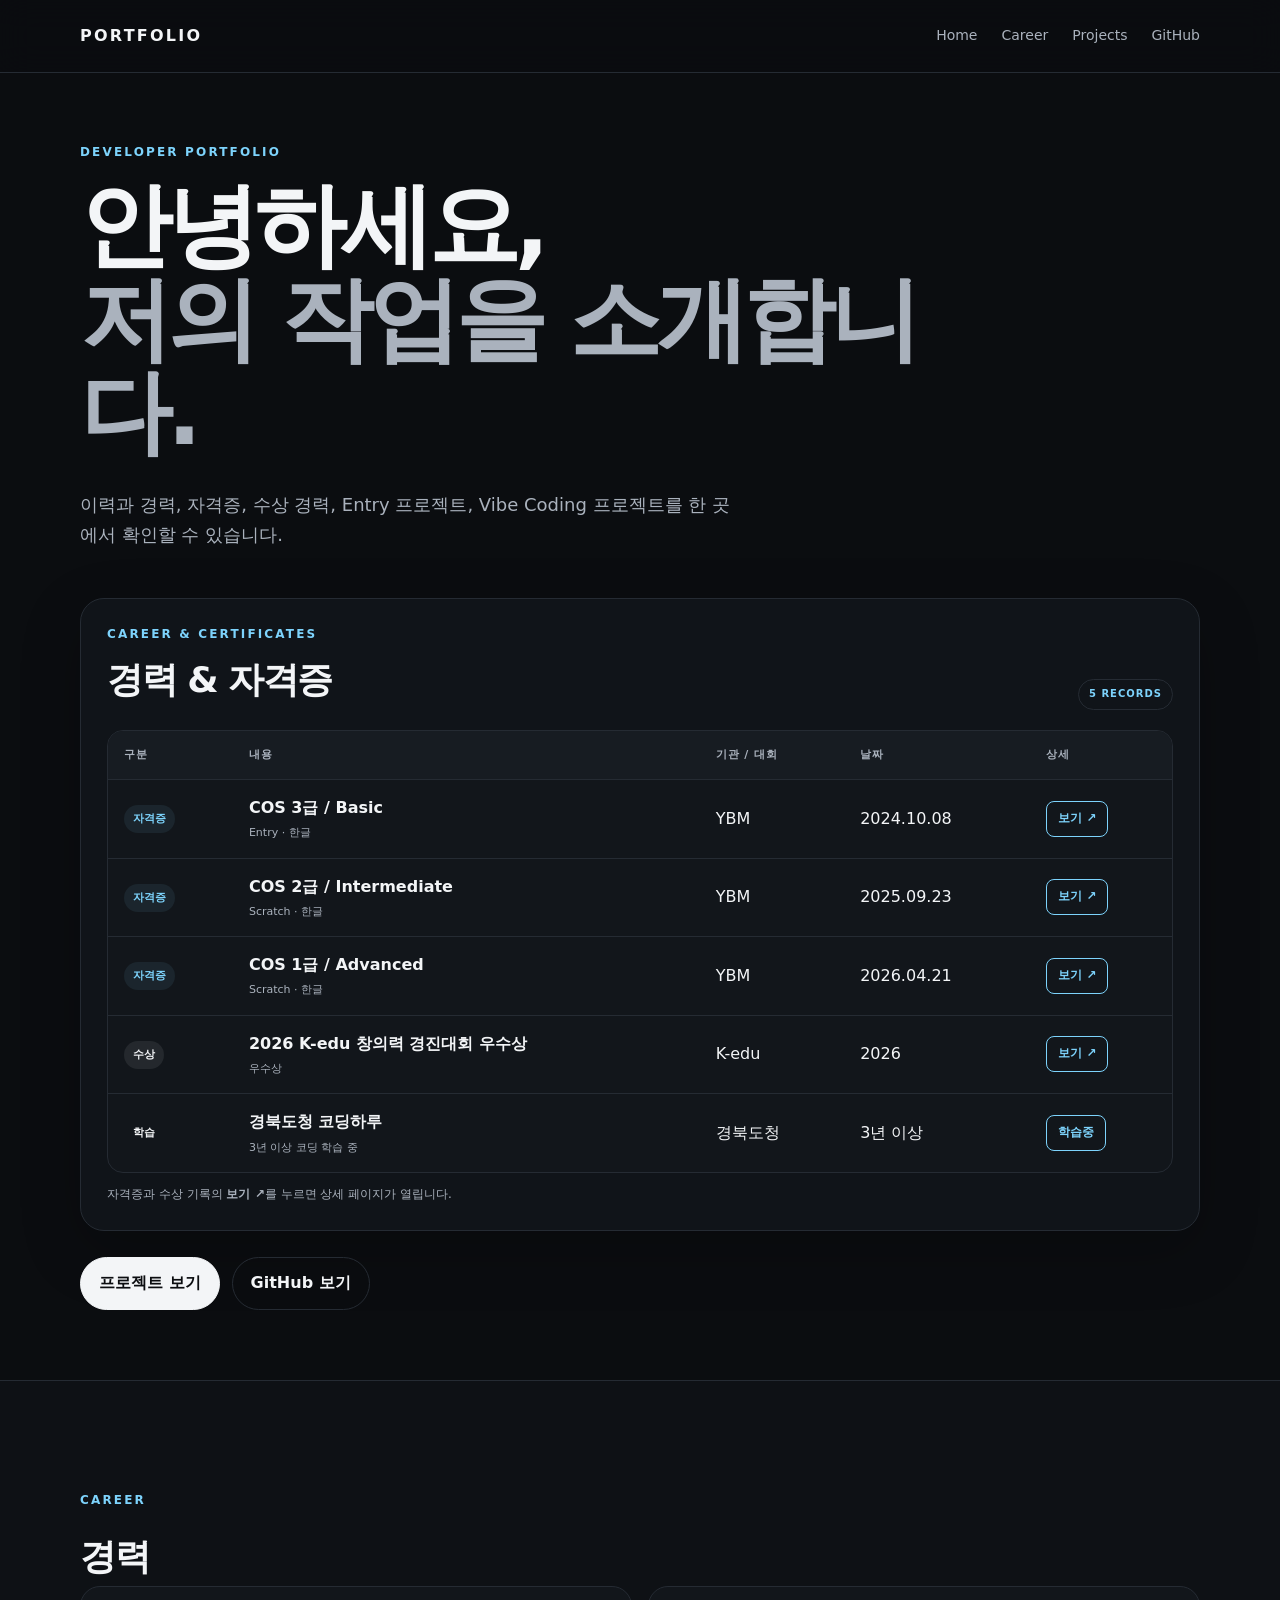
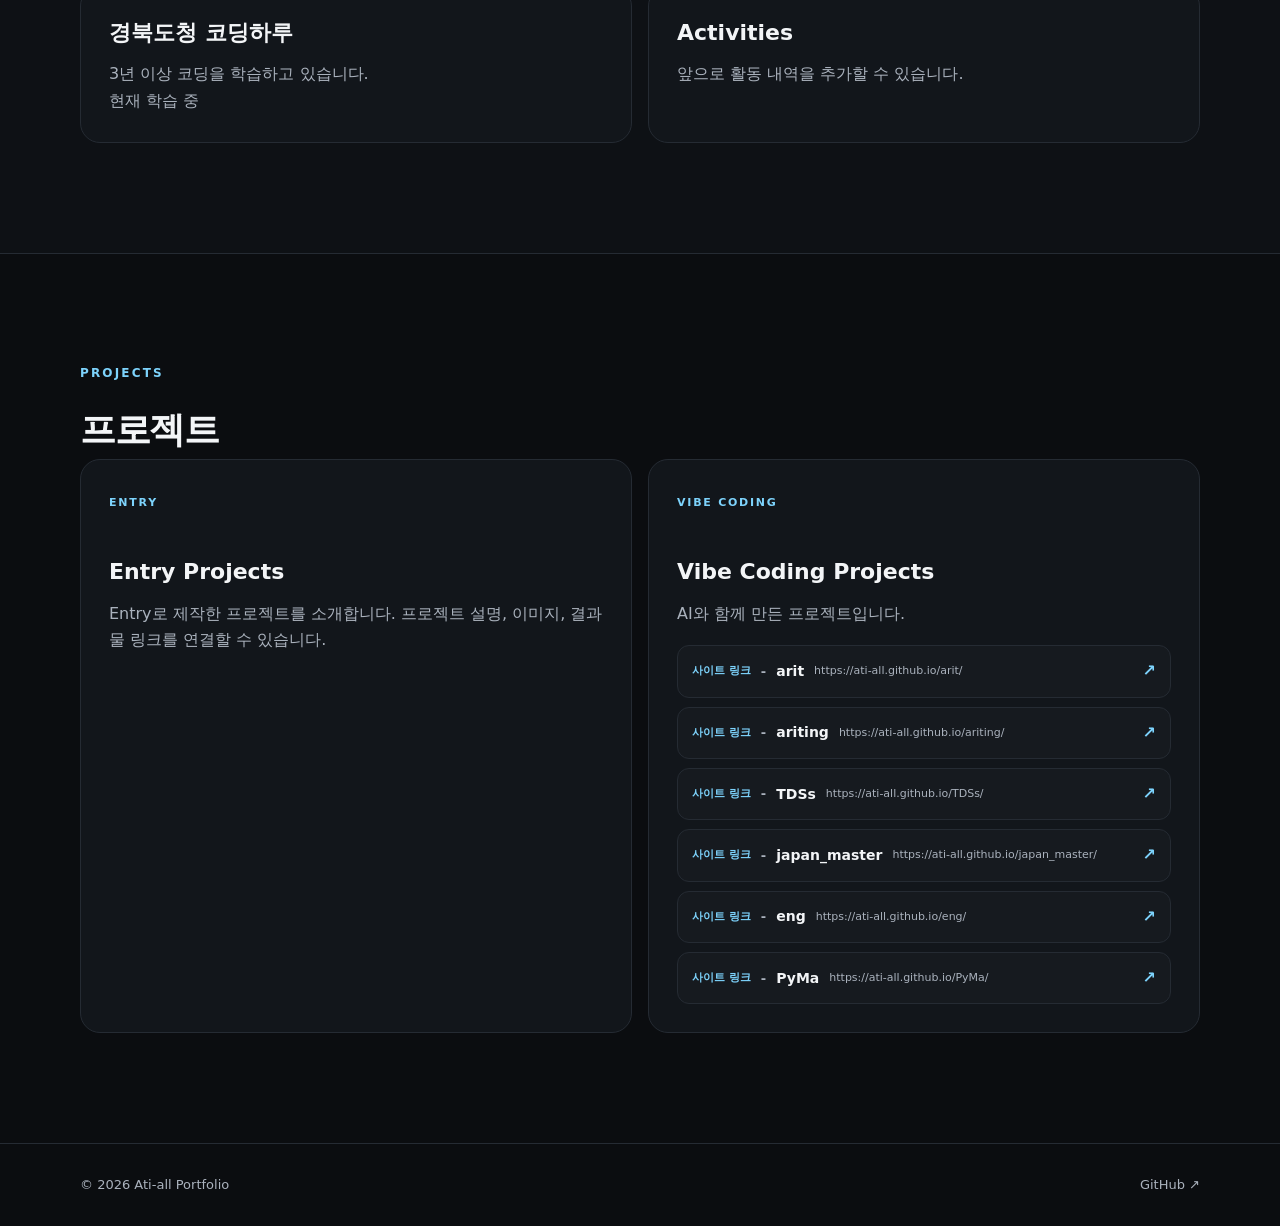
==== index.html @ 08361f07 "Use deployed Vibe Coding site links" ====
<!doctype html>
<html lang="ko">
<head>
  <meta charset="UTF-8">
  <meta name="viewport" content="width=device-width, initial-scale=1.0">
  <title>Portfolio | Ati-all</title>
  <meta name="description" content="개인 이력, 자격증, 수상 경력, Entry 프로젝트와 Vibe Coding 프로젝트를 소개하는 포트폴리오입니다.">
  <link rel="stylesheet" href="./assets/css/style.css?v=5">
</head>
<body>
  <header class="site-header">
    <nav class="container nav">
      <a class="brand" href="#home">PORTFOLIO</a>
      <div class="nav-links">
        <a href="#home">Home</a><a href="#career">Career</a><a href="#projects">Projects</a>
        <a href="https://github.com/Ati-all" target="_blank" rel="noreferrer">GitHub</a>
      </div>
    </nav>
  </header>
  <main>
    <section id="home" class="hero">
      <div class="container hero-inner">
        <p class="eyebrow">DEVELOPER PORTFOLIO</p>
        <h1>안녕하세요,<br><span>저의 작업을 소개합니다.</span></h1>
        <p class="hero-copy">이력과 경력, 자격증, 수상 경력, Entry 프로젝트, Vibe Coding 프로젝트를 한 곳에서 확인할 수 있습니다.</p>
        <div class="home-career">
          <div class="home-career-title"><div><p class="eyebrow">CAREER & CERTIFICATES</p><h2>경력 & 자격증</h2></div><span class="live-badge">5 RECORDS</span></div>
          <div class="career-table-wrap"><table class="career-table"><thead><tr><th>구분</th><th>내용</th><th>기관 / 대회</th><th>날짜</th><th>상세</th></tr></thead><tbody>
            <tr><td><span class="type-badge certificate">자격증</span></td><td><strong>COS 3급 / Basic</strong><small>Entry · 한글</small></td><td>YBM</td><td>2024.10.08</td><td><a class="file-button" href="./certificates/cos-3.html">보기 ↗</a></td></tr>
            <tr><td><span class="type-badge certificate">자격증</span></td><td><strong>COS 2급 / Intermediate</strong><small>Scratch · 한글</small></td><td>YBM</td><td>2025.09.23</td><td><a class="file-button" href="./certificates/cos-2.html">보기 ↗</a></td></tr>
            <tr><td><span class="type-badge certificate">자격증</span></td><td><strong>COS 1급 / Advanced</strong><small>Scratch · 한글</small></td><td>YBM</td><td>2026.04.21</td><td><a class="file-button" href="./certificates/cos-1.html">보기 ↗</a></td></tr>
            <tr><td><span class="type-badge award">수상</span></td><td><strong>2026 K-edu 창의력 경진대회 우수상</strong><small>우수상</small></td><td>K-edu</td><td>2026</td><td><a class="file-button" href="./awards/k-edu-2026.html">보기 ↗</a></td></tr>
            <tr><td><span class="type-badge career">학습</span></td><td><strong>경북도청 코딩하루</strong><small>3년 이상 코딩 학습 중</small></td><td>경북도청</td><td>3년 이상</td><td><span class="file-button">학습중</span></td></tr>
          </tbody></table></div>
          <p class="table-help">자격증과 수상 기록의 <strong>보기 ↗</strong>를 누르면 상세 페이지가 열립니다.</p>
        </div>
        <div class="hero-actions"><a class="button primary" href="#projects">프로젝트 보기</a><a class="button secondary" href="https://github.com/Ati-all" target="_blank" rel="noreferrer">GitHub 보기</a></div>
      </div>
    </section>
    <section id="career" class="section muted"><div class="container"><p class="eyebrow">CAREER</p><h2>경력</h2><div class="grid two"><article class="card"><h3>경북도청 코딩하루</h3><p>3년 이상 코딩을 학습하고 있습니다.</p><p class="label">현재 학습 중</p></article><article class="card"><h3>Activities</h3><p>앞으로 활동 내역을 추가할 수 있습니다.</p></article></div></div></section>
    <section id="projects" class="section"><div class="container"><p class="eyebrow">PROJECTS</p><h2>프로젝트</h2>
      <div class="grid two">
        <article class="project-card"><div class="tag">ENTRY</div><h3>Entry Projects</h3><p>Entry로 제작한 프로젝트를 소개합니다. 프로젝트 설명, 이미지, 결과물 링크를 연결할 수 있습니다.</p></article>
        <article class="project-card"><div class="tag">VIBE CODING</div><h3>Vibe Coding Projects</h3><p>AI와 함께 만든 프로젝트입니다.</p>
          <ul class="vibe-list"><li><a class="vibe-project-link" href="https://ati-all.github.io/arit/" target="_self"><span>사이트 링크</span><b>-</b><strong>arit</strong><em>https://ati-all.github.io/arit/</em><i>↗</i></a></li><li><a class="vibe-project-link" href="https://ati-all.github.io/ariting/" target="_self"><span>사이트 링크</span><b>-</b><strong>ariting</strong><em>https://ati-all.github.io/ariting/</em><i>↗</i></a></li><li><a class="vibe-project-link" href="https://ati-all.github.io/TDSs/" target="_self"><span>사이트 링크</span><b>-</b><strong>TDSs</strong><em>https://ati-all.github.io/TDSs/</em><i>↗</i></a></li><li><a class="vibe-project-link" href="https://ati-all.github.io/japan_master/" target="_self"><span>사이트 링크</span><b>-</b><strong>japan_master</strong><em>https://ati-all.github.io/japan_master/</em><i>↗</i></a></li><li><a class="vibe-project-link" href="https://ati-all.github.io/eng/" target="_self"><span>사이트 링크</span><b>-</b><strong>eng</strong><em>https://ati-all.github.io/eng/</em><i>↗</i></a></li><li><a class="vibe-project-link" href="https://ati-all.github.io/PyMa/" target="_self"><span>사이트 링크</span><b>-</b><strong>PyMa</strong><em>https://ati-all.github.io/PyMa/</em><i>↗</i></a></li></ul>
        </article>
      </div>
    </div></section>
  </main>
  <footer class="footer"><div class="container footer-inner"><span>© 2026 Ati-all Portfolio</span><a href="https://github.com/Ati-all" target="_blank" rel="noreferrer">GitHub ↗</a></div></footer>
</body>
</html>
---- assets/css/style.css ----
:root{--bg:#0b0d10;--surface:#12161b;--line:#252b33;--text:#f3f5f7;--muted:#aab2bd;--accent:#7dd3fc;--max:1120px}
*{box-sizing:border-box}html{scroll-behavior:smooth}body{margin:0;background:var(--bg);color:var(--text);font-family:Inter,system-ui,-apple-system,BlinkMacSystemFont,"Segoe UI",sans-serif;line-height:1.65}a{color:inherit;text-decoration:none}.container{width:min(var(--max),calc(100% - 40px));margin:auto}.site-header{position:sticky;top:0;z-index:10;background:rgba(11,13,16,.92);backdrop-filter:blur(16px);border-bottom:1px solid var(--line)}.nav{height:72px;display:flex;align-items:center;justify-content:space-between}.brand{font-weight:800;letter-spacing:.14em}.nav-links{display:flex;gap:24px;color:var(--muted);font-size:14px}.nav-links a:hover,.footer a:hover{color:var(--text)}.hero{min-height:100vh;display:flex;align-items:center;border-bottom:1px solid var(--line)}.hero-inner{padding:70px 0}.eyebrow{margin:0 0 16px;color:var(--accent);font-size:12px;font-weight:800;letter-spacing:.18em}.hero h1{max-width:850px;margin:0;font-size:clamp(48px,8vw,92px);line-height:1.02;letter-spacing:-.055em}.hero h1 span{color:var(--muted)}.hero-copy{max-width:650px;margin:30px 0;color:var(--muted);font-size:18px}.hero-actions{display:flex;gap:12px;flex-wrap:wrap;margin-top:26px}.button{display:inline-flex;padding:12px 18px;border:1px solid var(--line);border-radius:999px;font-weight:700}.button.primary{background:var(--text);color:var(--bg);border-color:var(--text)}.section{padding:110px 0;border-bottom:1px solid var(--line)}.section.muted{background:#0e1115}.section h2,.home-career h2{margin:0;font-size:36px;letter-spacing:-.04em}.grid{display:grid;gap:16px}.grid.two{grid-template-columns:repeat(2,minmax(0,1fr))}.card,.project-card{background:var(--surface);border:1px solid var(--line);border-radius:20px;padding:28px}.card h3,.project-card h3{margin:0 0 10px;font-size:22px}.card p,.project-card p{margin:0;color:var(--muted)}.project-card{min-height:230px}.tag{display:inline-block;margin-bottom:42px;color:var(--accent);font-size:11px;font-weight:800;letter-spacing:.16em}.home-career{margin-top:48px;padding:26px;background:rgba(18,22,27,.82);border:1px solid var(--line);border-radius:24px;box-shadow:0 20px 60px rgba(0,0,0,.22)}.home-career-title{display:flex;align-items:end;justify-content:space-between;gap:20px;margin-bottom:20px}.home-career-title .eyebrow{margin-bottom:6px}.live-badge{padding:6px 10px;border:1px solid var(--line);border-radius:999px;color:var(--accent);font-size:10px;font-weight:900;letter-spacing:.1em}.career-table-wrap{overflow-x:auto;background:var(--surface);border:1px solid var(--line);border-radius:16px}.career-table{width:100%;border-collapse:collapse;min-width:850px}.career-table th,.career-table td{padding:15px 16px;border-bottom:1px solid var(--line);text-align:left;vertical-align:middle}.career-table th{background:#171c22;color:var(--muted);font-size:11px;letter-spacing:.08em}.career-table tbody tr:last-child td{border-bottom:0}.career-table tbody tr:hover{background:#151a20}.career-table td small{display:block;margin-top:3px;color:var(--muted);font-size:11px}.type-badge{display:inline-block;padding:5px 9px;border-radius:999px;font-size:11px;font-weight:800}.type-badge.certificate{color:var(--accent);background:rgba(125,211,252,.08)}.type-badge.award{color:#f3f5f7;background:rgba(243,245,247,.08)}.file-button{display:inline-block;padding:7px 11px;border:1px solid var(--accent);border-radius:8px;color:var(--accent);font-size:12px;font-weight:800;white-space:nowrap}.file-button:hover{background:var(--accent);color:var(--bg)}.vibe-list{list-style:none;margin:18px 0 0;padding:0;display:grid;gap:9px}.vibe-list li{margin:0}.vibe-project-link{display:grid;grid-template-columns:auto auto auto minmax(0,1fr) auto;align-items:center;gap:10px;padding:12px 14px;border:1px solid var(--line);border-radius:12px;background:rgba(255,255,255,.015)}.vibe-project-link:hover{border-color:var(--accent);background:rgba(125,211,252,.05)}.vibe-project-link span{color:var(--accent);font-size:11px;font-weight:800}.vibe-project-link b{color:var(--muted);font-size:13px}.vibe-project-link strong{font-size:14px}.vibe-project-link em{overflow:hidden;text-overflow:ellipsis;white-space:nowrap;color:var(--muted);font-size:11px;font-style:normal}.vibe-project-link i{color:var(--accent);font-weight:800;font-style:normal}.table-help{margin:12px 0 0;color:var(--muted);font-size:12px}.footer{padding:30px 0}.footer-inner{display:flex;justify-content:space-between;color:var(--muted);font-size:13px}@media(max-width:760px){.nav-links{display:none}.hero{min-height:auto}.hero h1{font-size:52px}.grid.two{grid-template-columns:1fr}.section{padding:80px 0}.home-career{padding:18px}.home-career-title{align-items:flex-start;flex-direction:column}.career-table{min-width:760px}}
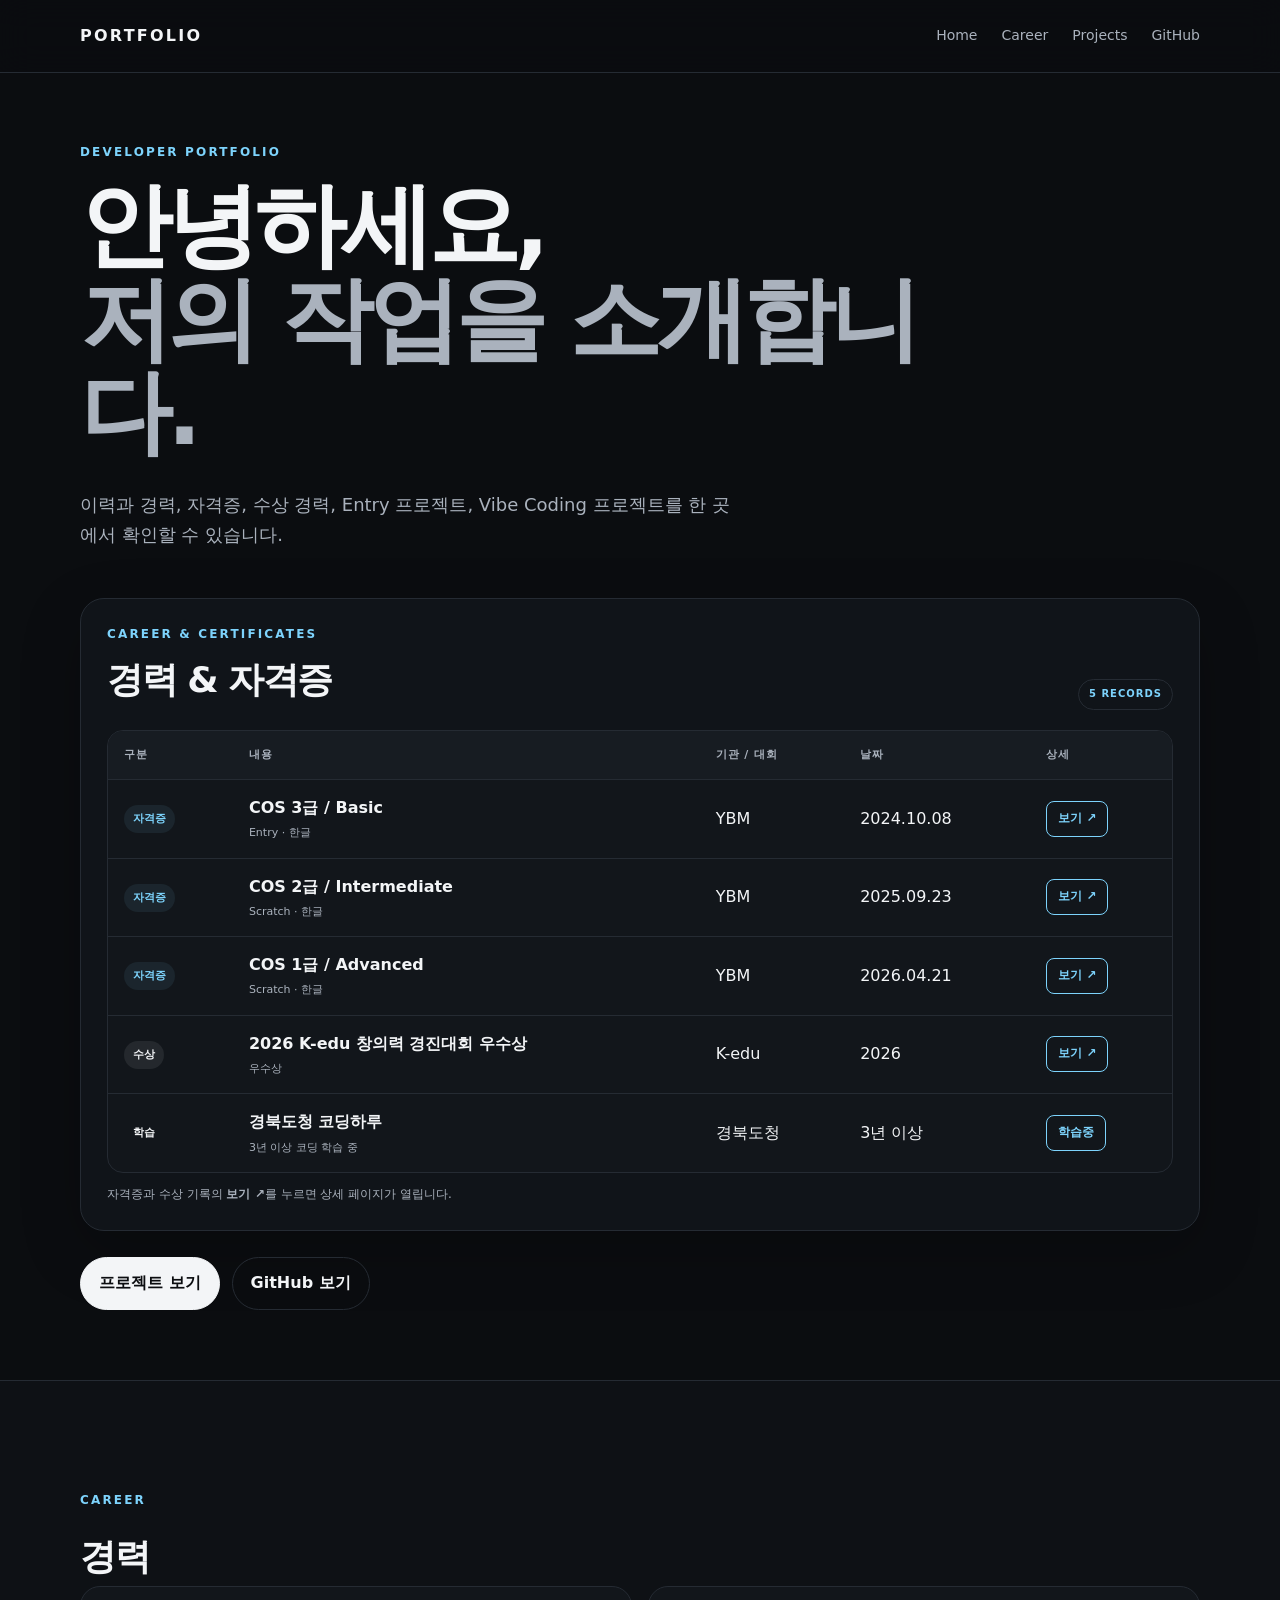
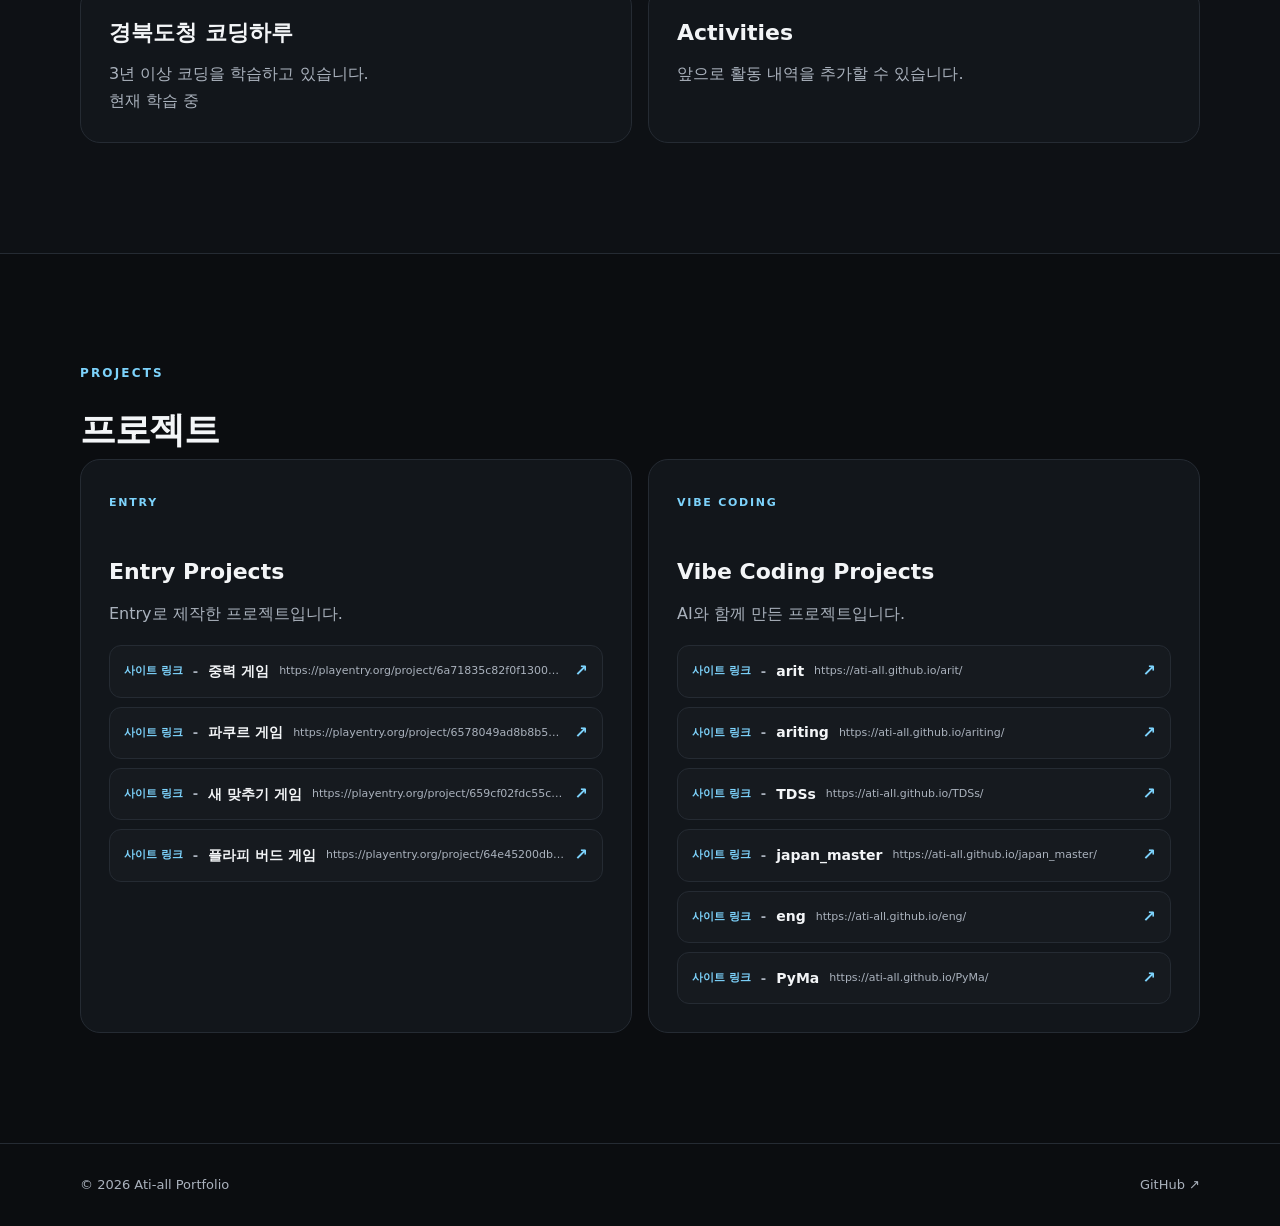
==== commit fb3ff983: "Add Entry projects" ====
--- a/index.html
+++ b/index.html
@@ -40,7 +40,7 @@
     <section id="career" class="section muted"><div class="container"><p class="eyebrow">CAREER</p><h2>경력</h2><div class="grid two"><article class="card"><h3>경북도청 코딩하루</h3><p>3년 이상 코딩을 학습하고 있습니다.</p><p class="label">현재 학습 중</p></article><article class="card"><h3>Activities</h3><p>앞으로 활동 내역을 추가할 수 있습니다.</p></article></div></div></section>
     <section id="projects" class="section"><div class="container"><p class="eyebrow">PROJECTS</p><h2>프로젝트</h2>
       <div class="grid two">
-        <article class="project-card"><div class="tag">ENTRY</div><h3>Entry Projects</h3><p>Entry로 제작한 프로젝트를 소개합니다. 프로젝트 설명, 이미지, 결과물 링크를 연결할 수 있습니다.</p></article>
+<article class="project-card"><div class="tag">ENTRY</div><h3>Entry Projects</h3><p>Entry로 제작한 프로젝트입니다.</p><ul class="vibe-list"><li><a class="vibe-project-link" href="https://playentry.org/project/6a71835c82f0f1300c2d2b4b" target="_self"><span>사이트 링크</span><b>-</b><strong>중력 게임</strong><em>https://playentry.org/project/6a71835c82f0f1300c2d2b4b</em><i>↗</i></a></li><li><a class="vibe-project-link" href="https://playentry.org/project/6578049ad8b8b50081b13044" target="_self"><span>사이트 링크</span><b>-</b><strong>파쿠르 게임</strong><em>https://playentry.org/project/6578049ad8b8b50081b13044</em><i>↗</i></a></li><li><a class="vibe-project-link" href="https://playentry.org/project/659cf02fdc55cd00330e67f1" target="_self"><span>사이트 링크</span><b>-</b><strong>새 맞추기 게임</strong><em>https://playentry.org/project/659cf02fdc55cd00330e67f1</em><i>↗</i></a></li><li><a class="vibe-project-link" href="https://playentry.org/project/64e45200db3c030025f4c8fe" target="_self"><span>사이트 링크</span><b>-</b><strong>플라피 버드 게임</strong><em>https://playentry.org/project/64e45200db3c030025f4c8fe</em><i>↗</i></a></li></ul></article>
         <article class="project-card"><div class="tag">VIBE CODING</div><h3>Vibe Coding Projects</h3><p>AI와 함께 만든 프로젝트입니다.</p>
           <ul class="vibe-list"><li><a class="vibe-project-link" href="https://ati-all.github.io/arit/" target="_self"><span>사이트 링크</span><b>-</b><strong>arit</strong><em>https://ati-all.github.io/arit/</em><i>↗</i></a></li><li><a class="vibe-project-link" href="https://ati-all.github.io/ariting/" target="_self"><span>사이트 링크</span><b>-</b><strong>ariting</strong><em>https://ati-all.github.io/ariting/</em><i>↗</i></a></li><li><a class="vibe-project-link" href="https://ati-all.github.io/TDSs/" target="_self"><span>사이트 링크</span><b>-</b><strong>TDSs</strong><em>https://ati-all.github.io/TDSs/</em><i>↗</i></a></li><li><a class="vibe-project-link" href="https://ati-all.github.io/japan_master/" target="_self"><span>사이트 링크</span><b>-</b><strong>japan_master</strong><em>https://ati-all.github.io/japan_master/</em><i>↗</i></a></li><li><a class="vibe-project-link" href="https://ati-all.github.io/eng/" target="_self"><span>사이트 링크</span><b>-</b><strong>eng</strong><em>https://ati-all.github.io/eng/</em><i>↗</i></a></li><li><a class="vibe-project-link" href="https://ati-all.github.io/PyMa/" target="_self"><span>사이트 링크</span><b>-</b><strong>PyMa</strong><em>https://ati-all.github.io/PyMa/</em><i>↗</i></a></li></ul>
         </article>
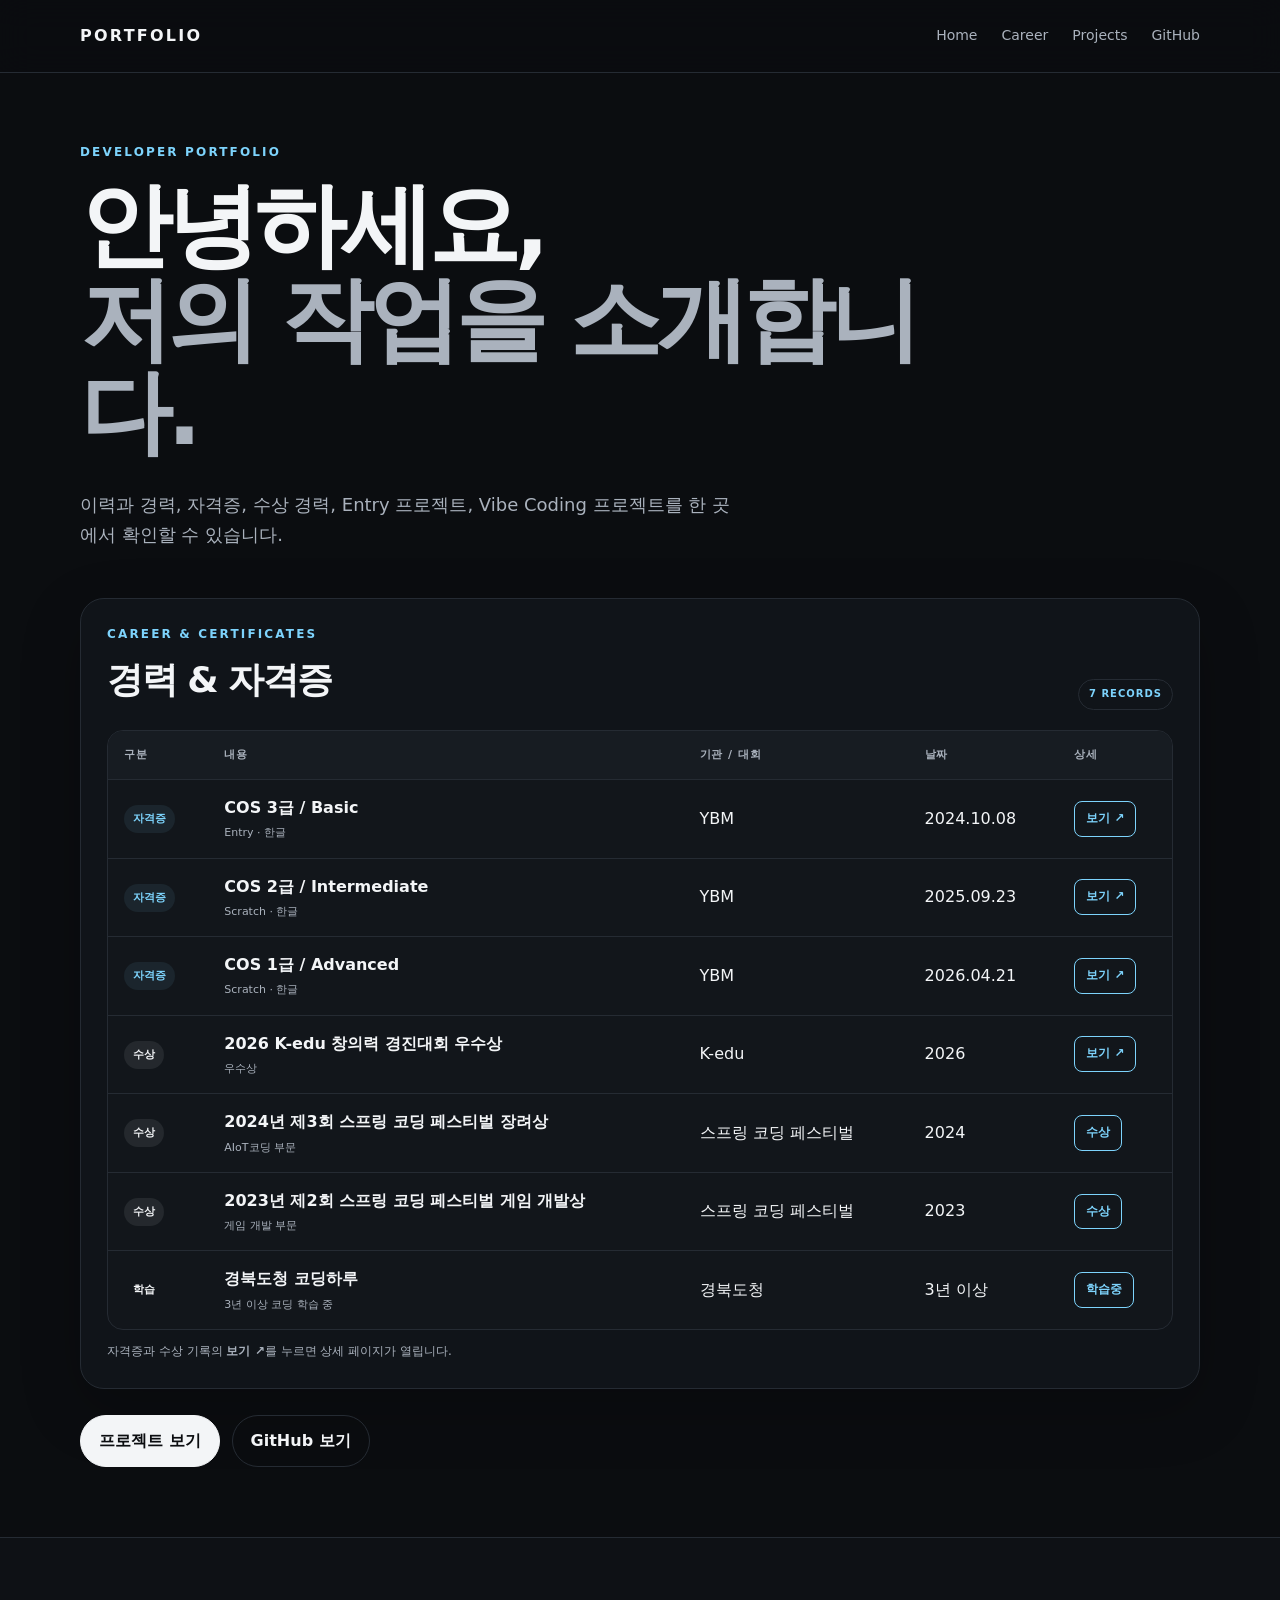
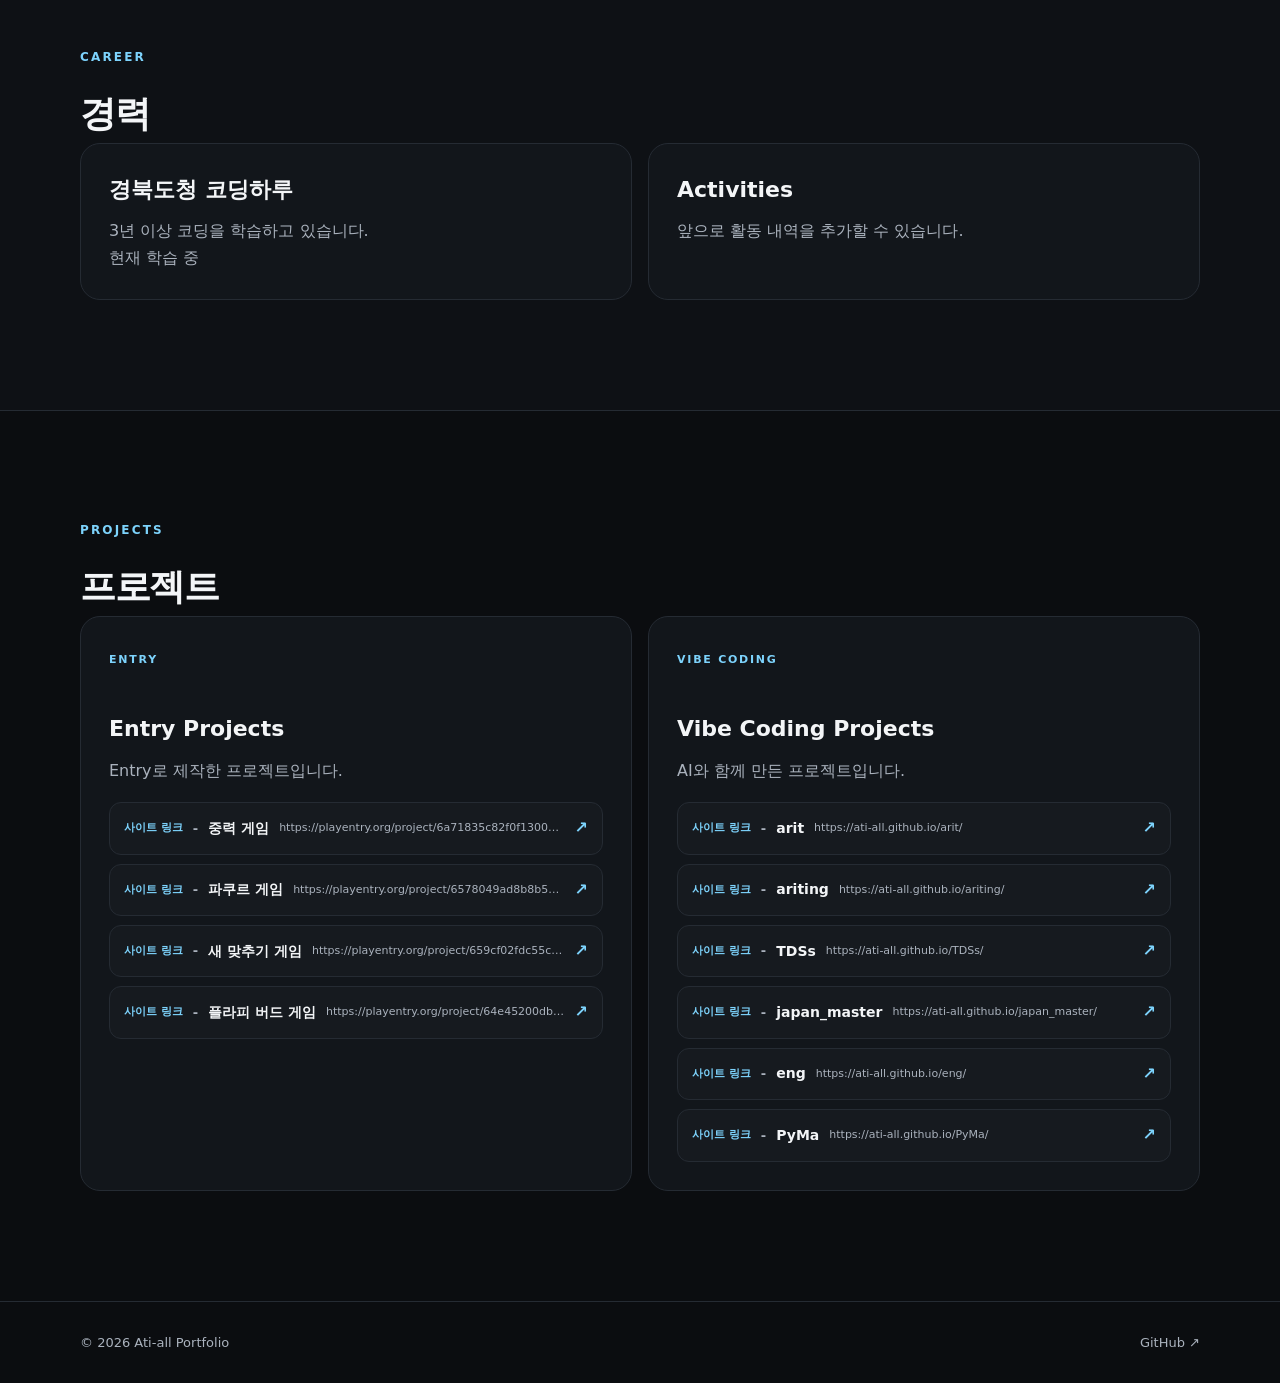
==== commit 58dc351e: "Show new awards on portfolio home" ====
--- a/index.html
+++ b/index.html
@@ -5,7 +5,7 @@
   <meta name="viewport" content="width=device-width, initial-scale=1.0">
   <title>Portfolio | Ati-all</title>
   <meta name="description" content="개인 이력, 자격증, 수상 경력, Entry 프로젝트와 Vibe Coding 프로젝트를 소개하는 포트폴리오입니다.">
-  <link rel="stylesheet" href="./assets/css/style.css?v=5">
+  <link rel="stylesheet" href="./assets/css/style.css?v=6">
 </head>
 <body>
   <header class="site-header">
@@ -24,12 +24,12 @@
         <h1>안녕하세요,<br><span>저의 작업을 소개합니다.</span></h1>
         <p class="hero-copy">이력과 경력, 자격증, 수상 경력, Entry 프로젝트, Vibe Coding 프로젝트를 한 곳에서 확인할 수 있습니다.</p>
         <div class="home-career">
-          <div class="home-career-title"><div><p class="eyebrow">CAREER & CERTIFICATES</p><h2>경력 & 자격증</h2></div><span class="live-badge">5 RECORDS</span></div>
+          <div class="home-career-title"><div><p class="eyebrow">CAREER & CERTIFICATES</p><h2>경력 & 자격증</h2></div><span class="live-badge">7 RECORDS</span></div>
           <div class="career-table-wrap"><table class="career-table"><thead><tr><th>구분</th><th>내용</th><th>기관 / 대회</th><th>날짜</th><th>상세</th></tr></thead><tbody>
-            <tr><td><span class="type-badge certificate">자격증</span></td><td><strong>COS 3급 / Basic</strong><small>Entry · 한글</small></td><td>YBM</td><td>2024.10.08</td><td><a class="file-button" href="./certificates/cos-3.html">보기 ↗</a></td></tr>
-            <tr><td><span class="type-badge certificate">자격증</span></td><td><strong>COS 2급 / Intermediate</strong><small>Scratch · 한글</small></td><td>YBM</td><td>2025.09.23</td><td><a class="file-button" href="./certificates/cos-2.html">보기 ↗</a></td></tr>
-            <tr><td><span class="type-badge certificate">자격증</span></td><td><strong>COS 1급 / Advanced</strong><small>Scratch · 한글</small></td><td>YBM</td><td>2026.04.21</td><td><a class="file-button" href="./certificates/cos-1.html">보기 ↗</a></td></tr>
-            <tr><td><span class="type-badge award">수상</span></td><td><strong>2026 K-edu 창의력 경진대회 우수상</strong><small>우수상</small></td><td>K-edu</td><td>2026</td><td><a class="file-button" href="./awards/k-edu-2026.html">보기 ↗</a></td></tr>
+            <tr><td><span class="type-badge certificate">자격증</span></td><td><strong>COS 3급 / Basic</strong><small>Entry · 한글</small></td><td>YBM</td><td>2024.10.08</td><td><a class="file-button" href="./certificates/certificate-cos-3.html?v=8">보기 ↗</a></td></tr>
+            <tr><td><span class="type-badge certificate">자격증</span></td><td><strong>COS 2급 / Intermediate</strong><small>Scratch · 한글</small></td><td>YBM</td><td>2025.09.23</td><td><a class="file-button" href="./certificates/certificate-cos-2.html?v=8">보기 ↗</a></td></tr>
+            <tr><td><span class="type-badge certificate">자격증</span></td><td><strong>COS 1급 / Advanced</strong><small>Scratch · 한글</small></td><td>YBM</td><td>2026.04.21</td><td><a class="file-button" href="./certificates/certificate-cos-1.html?v=8">보기 ↗</a></td></tr>
+            <tr><td><span class="type-badge award">수상</span></td><td><strong>2026 K-edu 창의력 경진대회 우수상</strong><small>우수상</small></td><td>K-edu</td><td>2026</td><td><a class="file-button" href="./awards/k-edu-2026.html">보기 ↗</a></td></tr><tr><td><span class="type-badge award">수상</span></td><td><strong>2024년 제3회 스프링 코딩 페스티벌 장려상</strong><small>AIoT코딩 부문</small></td><td>스프링 코딩 페스티벌</td><td>2024</td><td><span class="file-button">수상</span></td></tr><tr><td><span class="type-badge award">수상</span></td><td><strong>2023년 제2회 스프링 코딩 페스티벌 게임 개발상</strong><small>게임 개발 부문</small></td><td>스프링 코딩 페스티벌</td><td>2023</td><td><span class="file-button">수상</span></td></tr>
             <tr><td><span class="type-badge career">학습</span></td><td><strong>경북도청 코딩하루</strong><small>3년 이상 코딩 학습 중</small></td><td>경북도청</td><td>3년 이상</td><td><span class="file-button">학습중</span></td></tr>
           </tbody></table></div>
           <p class="table-help">자격증과 수상 기록의 <strong>보기 ↗</strong>를 누르면 상세 페이지가 열립니다.</p>
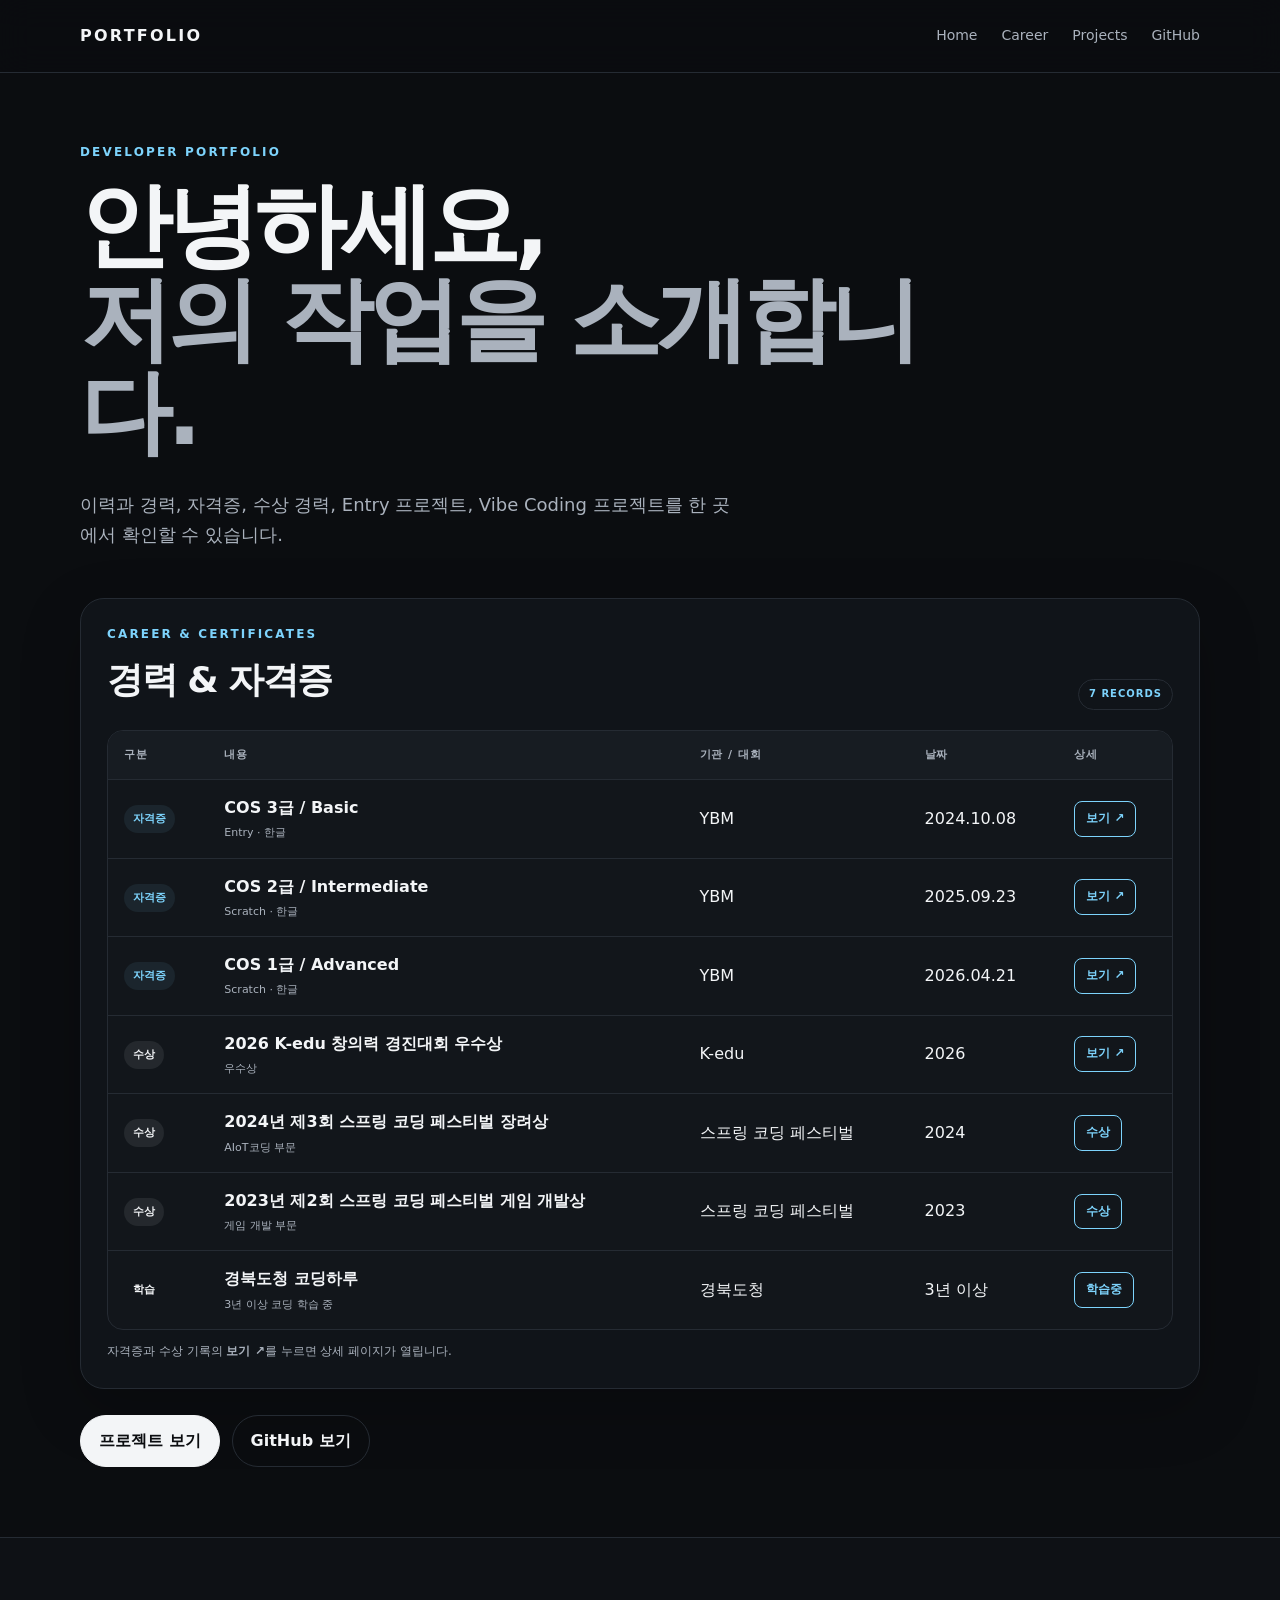
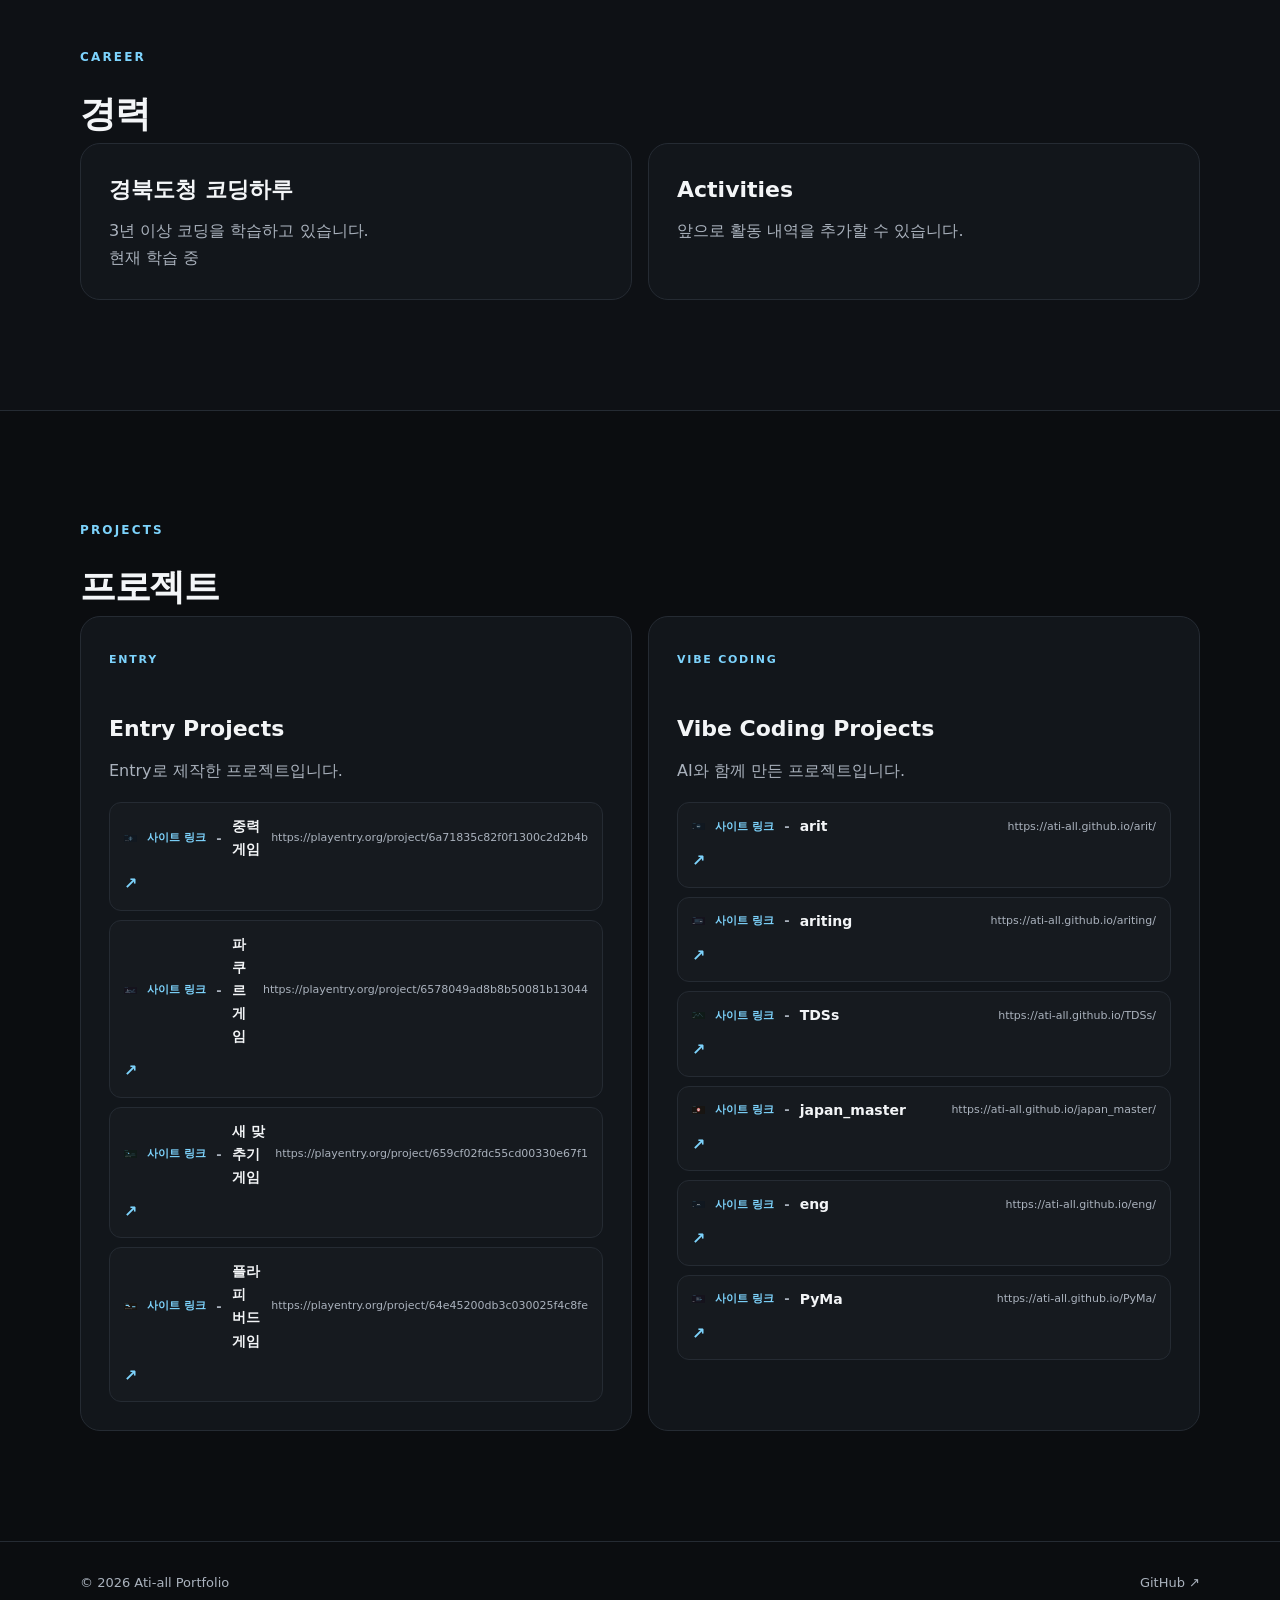
==== commit c3b152c9: "Add thumbnails to portfolio projects" ====
--- a/index.html
+++ b/index.html
@@ -5,48 +5,40 @@
   <meta name="viewport" content="width=device-width, initial-scale=1.0">
   <title>Portfolio | Ati-all</title>
   <meta name="description" content="개인 이력, 자격증, 수상 경력, Entry 프로젝트와 Vibe Coding 프로젝트를 소개하는 포트폴리오입니다.">
-  <link rel="stylesheet" href="./assets/css/style.css?v=6">
+  <link rel="stylesheet" href="./assets/css/style.css?v=8">
 </head>
 <body>
-  <header class="site-header">
-    <nav class="container nav">
-      <a class="brand" href="#home">PORTFOLIO</a>
-      <div class="nav-links">
-        <a href="#home">Home</a><a href="#career">Career</a><a href="#projects">Projects</a>
-        <a href="https://github.com/Ati-all" target="_blank" rel="noreferrer">GitHub</a>
-      </div>
-    </nav>
-  </header>
+  <header class="site-header"><nav class="container nav"><a class="brand" href="#home">PORTFOLIO</a><div class="nav-links"><a href="#home">Home</a><a href="#career">Career</a><a href="#projects">Projects</a><a href="https://github.com/Ati-all" target="_blank" rel="noreferrer">GitHub</a></div></nav></header>
   <main>
-    <section id="home" class="hero">
-      <div class="container hero-inner">
-        <p class="eyebrow">DEVELOPER PORTFOLIO</p>
-        <h1>안녕하세요,<br><span>저의 작업을 소개합니다.</span></h1>
-        <p class="hero-copy">이력과 경력, 자격증, 수상 경력, Entry 프로젝트, Vibe Coding 프로젝트를 한 곳에서 확인할 수 있습니다.</p>
-        <div class="home-career">
-          <div class="home-career-title"><div><p class="eyebrow">CAREER & CERTIFICATES</p><h2>경력 & 자격증</h2></div><span class="live-badge">7 RECORDS</span></div>
-          <div class="career-table-wrap"><table class="career-table"><thead><tr><th>구분</th><th>내용</th><th>기관 / 대회</th><th>날짜</th><th>상세</th></tr></thead><tbody>
-            <tr><td><span class="type-badge certificate">자격증</span></td><td><strong>COS 3급 / Basic</strong><small>Entry · 한글</small></td><td>YBM</td><td>2024.10.08</td><td><a class="file-button" href="./certificates/certificate-cos-3.html?v=8">보기 ↗</a></td></tr>
-            <tr><td><span class="type-badge certificate">자격증</span></td><td><strong>COS 2급 / Intermediate</strong><small>Scratch · 한글</small></td><td>YBM</td><td>2025.09.23</td><td><a class="file-button" href="./certificates/certificate-cos-2.html?v=8">보기 ↗</a></td></tr>
-            <tr><td><span class="type-badge certificate">자격증</span></td><td><strong>COS 1급 / Advanced</strong><small>Scratch · 한글</small></td><td>YBM</td><td>2026.04.21</td><td><a class="file-button" href="./certificates/certificate-cos-1.html?v=8">보기 ↗</a></td></tr>
-            <tr><td><span class="type-badge award">수상</span></td><td><strong>2026 K-edu 창의력 경진대회 우수상</strong><small>우수상</small></td><td>K-edu</td><td>2026</td><td><a class="file-button" href="./awards/k-edu-2026.html">보기 ↗</a></td></tr><tr><td><span class="type-badge award">수상</span></td><td><strong>2024년 제3회 스프링 코딩 페스티벌 장려상</strong><small>AIoT코딩 부문</small></td><td>스프링 코딩 페스티벌</td><td>2024</td><td><span class="file-button">수상</span></td></tr><tr><td><span class="type-badge award">수상</span></td><td><strong>2023년 제2회 스프링 코딩 페스티벌 게임 개발상</strong><small>게임 개발 부문</small></td><td>스프링 코딩 페스티벌</td><td>2023</td><td><span class="file-button">수상</span></td></tr>
-            <tr><td><span class="type-badge career">학습</span></td><td><strong>경북도청 코딩하루</strong><small>3년 이상 코딩 학습 중</small></td><td>경북도청</td><td>3년 이상</td><td><span class="file-button">학습중</span></td></tr>
-          </tbody></table></div>
-          <p class="table-help">자격증과 수상 기록의 <strong>보기 ↗</strong>를 누르면 상세 페이지가 열립니다.</p>
-        </div>
-        <div class="hero-actions"><a class="button primary" href="#projects">프로젝트 보기</a><a class="button secondary" href="https://github.com/Ati-all" target="_blank" rel="noreferrer">GitHub 보기</a></div>
-      </div>
-    </section>
+    <section id="home" class="hero"><div class="container hero-inner"><p class="eyebrow">DEVELOPER PORTFOLIO</p><h1>안녕하세요,<br><span>저의 작업을 소개합니다.</span></h1><p class="hero-copy">이력과 경력, 자격증, 수상 경력, Entry 프로젝트, Vibe Coding 프로젝트를 한 곳에서 확인할 수 있습니다.</p>
+      <div class="home-career"><div class="home-career-title"><div><p class="eyebrow">CAREER & CERTIFICATES</p><h2>경력 & 자격증</h2></div><span class="live-badge">7 RECORDS</span></div><div class="career-table-wrap"><table class="career-table"><thead><tr><th>구분</th><th>내용</th><th>기관 / 대회</th><th>날짜</th><th>상세</th></tr></thead><tbody>
+        <tr><td><span class="type-badge certificate">자격증</span></td><td><strong>COS 3급 / Basic</strong><small>Entry · 한글</small></td><td>YBM</td><td>2024.10.08</td><td><a class="file-button" href="./certificates/certificate-cos-3.html?v=8">보기 ↗</a></td></tr>
+        <tr><td><span class="type-badge certificate">자격증</span></td><td><strong>COS 2급 / Intermediate</strong><small>Scratch · 한글</small></td><td>YBM</td><td>2025.09.23</td><td><a class="file-button" href="./certificates/certificate-cos-2.html?v=8">보기 ↗</a></td></tr>
+        <tr><td><span class="type-badge certificate">자격증</span></td><td><strong>COS 1급 / Advanced</strong><small>Scratch · 한글</small></td><td>YBM</td><td>2026.04.21</td><td><a class="file-button" href="./certificates/certificate-cos-1.html?v=8">보기 ↗</a></td></tr>
+        <tr><td><span class="type-badge award">수상</span></td><td><strong>2026 K-edu 창의력 경진대회 우수상</strong><small>우수상</small></td><td>K-edu</td><td>2026</td><td><a class="file-button" href="./awards/k-edu-2026.html">보기 ↗</a></td></tr>
+        <tr><td><span class="type-badge award">수상</span></td><td><strong>2024년 제3회 스프링 코딩 페스티벌 장려상</strong><small>AIoT코딩 부문</small></td><td>스프링 코딩 페스티벌</td><td>2024</td><td><span class="file-button">수상</span></td></tr>
+        <tr><td><span class="type-badge award">수상</span></td><td><strong>2023년 제2회 스프링 코딩 페스티벌 게임 개발상</strong><small>게임 개발 부문</small></td><td>스프링 코딩 페스티벌</td><td>2023</td><td><span class="file-button">수상</span></td></tr>
+        <tr><td><span class="type-badge career">학습</span></td><td><strong>경북도청 코딩하루</strong><small>3년 이상 코딩 학습 중</small></td><td>경북도청</td><td>3년 이상</td><td><span class="file-button">학습중</span></td></tr>
+      </tbody></table></div><p class="table-help">자격증과 수상 기록의 <strong>보기 ↗</strong>를 누르면 상세 페이지가 열립니다.</p></div>
+      <div class="hero-actions"><a class="button primary" href="#projects">프로젝트 보기</a><a class="button secondary" href="https://github.com/Ati-all" target="_blank" rel="noreferrer">GitHub 보기</a></div>
+    </div></section>
     <section id="career" class="section muted"><div class="container"><p class="eyebrow">CAREER</p><h2>경력</h2><div class="grid two"><article class="card"><h3>경북도청 코딩하루</h3><p>3년 이상 코딩을 학습하고 있습니다.</p><p class="label">현재 학습 중</p></article><article class="card"><h3>Activities</h3><p>앞으로 활동 내역을 추가할 수 있습니다.</p></article></div></div></section>
-    <section id="projects" class="section"><div class="container"><p class="eyebrow">PROJECTS</p><h2>프로젝트</h2>
-      <div class="grid two">
-<article class="project-card"><div class="tag">ENTRY</div><h3>Entry Projects</h3><p>Entry로 제작한 프로젝트입니다.</p><ul class="vibe-list"><li><a class="vibe-project-link" href="https://playentry.org/project/6a71835c82f0f1300c2d2b4b" target="_self"><span>사이트 링크</span><b>-</b><strong>중력 게임</strong><em>https://playentry.org/project/6a71835c82f0f1300c2d2b4b</em><i>↗</i></a></li><li><a class="vibe-project-link" href="https://playentry.org/project/6578049ad8b8b50081b13044" target="_self"><span>사이트 링크</span><b>-</b><strong>파쿠르 게임</strong><em>https://playentry.org/project/6578049ad8b8b50081b13044</em><i>↗</i></a></li><li><a class="vibe-project-link" href="https://playentry.org/project/659cf02fdc55cd00330e67f1" target="_self"><span>사이트 링크</span><b>-</b><strong>새 맞추기 게임</strong><em>https://playentry.org/project/659cf02fdc55cd00330e67f1</em><i>↗</i></a></li><li><a class="vibe-project-link" href="https://playentry.org/project/64e45200db3c030025f4c8fe" target="_self"><span>사이트 링크</span><b>-</b><strong>플라피 버드 게임</strong><em>https://playentry.org/project/64e45200db3c030025f4c8fe</em><i>↗</i></a></li></ul></article>
-        <article class="project-card"><div class="tag">VIBE CODING</div><h3>Vibe Coding Projects</h3><p>AI와 함께 만든 프로젝트입니다.</p>
-          <ul class="vibe-list"><li><a class="vibe-project-link" href="https://ati-all.github.io/arit/" target="_self"><span>사이트 링크</span><b>-</b><strong>arit</strong><em>https://ati-all.github.io/arit/</em><i>↗</i></a></li><li><a class="vibe-project-link" href="https://ati-all.github.io/ariting/" target="_self"><span>사이트 링크</span><b>-</b><strong>ariting</strong><em>https://ati-all.github.io/ariting/</em><i>↗</i></a></li><li><a class="vibe-project-link" href="https://ati-all.github.io/TDSs/" target="_self"><span>사이트 링크</span><b>-</b><strong>TDSs</strong><em>https://ati-all.github.io/TDSs/</em><i>↗</i></a></li><li><a class="vibe-project-link" href="https://ati-all.github.io/japan_master/" target="_self"><span>사이트 링크</span><b>-</b><strong>japan_master</strong><em>https://ati-all.github.io/japan_master/</em><i>↗</i></a></li><li><a class="vibe-project-link" href="https://ati-all.github.io/eng/" target="_self"><span>사이트 링크</span><b>-</b><strong>eng</strong><em>https://ati-all.github.io/eng/</em><i>↗</i></a></li><li><a class="vibe-project-link" href="https://ati-all.github.io/PyMa/" target="_self"><span>사이트 링크</span><b>-</b><strong>PyMa</strong><em>https://ati-all.github.io/PyMa/</em><i>↗</i></a></li></ul>
-        </article>
-      </div>
-    </div></section>
+    <section id="projects" class="section"><div class="container"><p class="eyebrow">PROJECTS</p><h2>프로젝트</h2><div class="grid two">
+      <article class="project-card"><div class="tag">ENTRY</div><h3>Entry Projects</h3><p>Entry로 제작한 프로젝트입니다.</p><ul class="vibe-list">
+        <li><a class="vibe-project-link" href="https://playentry.org/project/6a71835c82f0f1300c2d2b4b" target="_self"><img src="./assets/thumbnails/entry-gravity.svg" alt="중력 게임 썸네일"><span>사이트 링크</span><b>-</b><strong>중력 게임</strong><em>https://playentry.org/project/6a71835c82f0f1300c2d2b4b</em><i>↗</i></a></li>
+        <li><a class="vibe-project-link" href="https://playentry.org/project/6578049ad8b8b50081b13044" target="_self"><img src="./assets/thumbnails/entry-parkour.svg" alt="파쿠르 게임 썸네일"><span>사이트 링크</span><b>-</b><strong>파쿠르 게임</strong><em>https://playentry.org/project/6578049ad8b8b50081b13044</em><i>↗</i></a></li>
+        <li><a class="vibe-project-link" href="https://playentry.org/project/659cf02fdc55cd00330e67f1" target="_self"><img src="./assets/thumbnails/entry-bird.svg" alt="새 맞추기 게임 썸네일"><span>사이트 링크</span><b>-</b><strong>새 맞추기 게임</strong><em>https://playentry.org/project/659cf02fdc55cd00330e67f1</em><i>↗</i></a></li>
+        <li><a class="vibe-project-link" href="https://playentry.org/project/64e45200db3c030025f4c8fe" target="_self"><img src="./assets/thumbnails/entry-flappy.svg" alt="플라피 버드 게임 썸네일"><span>사이트 링크</span><b>-</b><strong>플라피 버드 게임</strong><em>https://playentry.org/project/64e45200db3c030025f4c8fe</em><i>↗</i></a></li>
+      </ul></article>
+      <article class="project-card"><div class="tag">VIBE CODING</div><h3>Vibe Coding Projects</h3><p>AI와 함께 만든 프로젝트입니다.</p><ul class="vibe-list">
+        <li><a class="vibe-project-link" href="https://ati-all.github.io/arit/" target="_self"><img src="./assets/thumbnails/vibe-arit.svg" alt="arit 썸네일"><span>사이트 링크</span><b>-</b><strong>arit</strong><em>https://ati-all.github.io/arit/</em><i>↗</i></a></li>
+        <li><a class="vibe-project-link" href="https://ati-all.github.io/ariting/" target="_self"><img src="./assets/thumbnails/vibe-ariting.svg" alt="ariting 썸네일"><span>사이트 링크</span><b>-</b><strong>ariting</strong><em>https://ati-all.github.io/ariting/</em><i>↗</i></a></li>
+        <li><a class="vibe-project-link" href="https://ati-all.github.io/TDSs/" target="_self"><img src="./assets/thumbnails/vibe-tdss.svg" alt="TDSs 썸네일"><span>사이트 링크</span><b>-</b><strong>TDSs</strong><em>https://ati-all.github.io/TDSs/</em><i>↗</i></a></li>
+        <li><a class="vibe-project-link" href="https://ati-all.github.io/japan_master/" target="_self"><img src="./assets/thumbnails/vibe-japan-master.svg" alt="japan_master 썸네일"><span>사이트 링크</span><b>-</b><strong>japan_master</strong><em>https://ati-all.github.io/japan_master/</em><i>↗</i></a></li>
+        <li><a class="vibe-project-link" href="https://ati-all.github.io/eng/" target="_self"><img src="./assets/thumbnails/vibe-eng.svg" alt="eng 썸네일"><span>사이트 링크</span><b>-</b><strong>eng</strong><em>https://ati-all.github.io/eng/</em><i>↗</i></a></li>
+        <li><a class="vibe-project-link" href="https://ati-all.github.io/PyMa/" target="_self"><img src="./assets/thumbnails/vibe-pyma.svg" alt="PyMa 썸네일"><span>사이트 링크</span><b>-</b><strong>PyMa</strong><em>https://ati-all.github.io/PyMa/</em><i>↗</i></a></li>
+      </ul></article>
+    </div></div></section>
   </main>
   <footer class="footer"><div class="container footer-inner"><span>© 2026 Ati-all Portfolio</span><a href="https://github.com/Ati-all" target="_blank" rel="noreferrer">GitHub ↗</a></div></footer>
-</body>
-</html>+</body></html>
--- a/assets/css/style.css
+++ b/assets/css/style.css
@@ -1,2 +1,2 @@
 :root{--bg:#0b0d10;--surface:#12161b;--line:#252b33;--text:#f3f5f7;--muted:#aab2bd;--accent:#7dd3fc;--max:1120px}
-*{box-sizing:border-box}html{scroll-behavior:smooth}body{margin:0;background:var(--bg);color:var(--text);font-family:Inter,system-ui,-apple-system,BlinkMacSystemFont,"Segoe UI",sans-serif;line-height:1.65}a{color:inherit;text-decoration:none}.container{width:min(var(--max),calc(100% - 40px));margin:auto}.site-header{position:sticky;top:0;z-index:10;background:rgba(11,13,16,.92);backdrop-filter:blur(16px);border-bottom:1px solid var(--line)}.nav{height:72px;display:flex;align-items:center;justify-content:space-between}.brand{font-weight:800;letter-spacing:.14em}.nav-links{display:flex;gap:24px;color:var(--muted);font-size:14px}.nav-links a:hover,.footer a:hover{color:var(--text)}.hero{min-height:100vh;display:flex;align-items:center;border-bottom:1px solid var(--line)}.hero-inner{padding:70px 0}.eyebrow{margin:0 0 16px;color:var(--accent);font-size:12px;font-weight:800;letter-spacing:.18em}.hero h1{max-width:850px;margin:0;font-size:clamp(48px,8vw,92px);line-height:1.02;letter-spacing:-.055em}.hero h1 span{color:var(--muted)}.hero-copy{max-width:650px;margin:30px 0;color:var(--muted);font-size:18px}.hero-actions{display:flex;gap:12px;flex-wrap:wrap;margin-top:26px}.button{display:inline-flex;padding:12px 18px;border:1px solid var(--line);border-radius:999px;font-weight:700}.button.primary{background:var(--text);color:var(--bg);border-color:var(--text)}.section{padding:110px 0;border-bottom:1px solid var(--line)}.section.muted{background:#0e1115}.section h2,.home-career h2{margin:0;font-size:36px;letter-spacing:-.04em}.grid{display:grid;gap:16px}.grid.two{grid-template-columns:repeat(2,minmax(0,1fr))}.card,.project-card{background:var(--surface);border:1px solid var(--line);border-radius:20px;padding:28px}.card h3,.project-card h3{margin:0 0 10px;font-size:22px}.card p,.project-card p{margin:0;color:var(--muted)}.project-card{min-height:230px}.tag{display:inline-block;margin-bottom:42px;color:var(--accent);font-size:11px;font-weight:800;letter-spacing:.16em}.home-career{margin-top:48px;padding:26px;background:rgba(18,22,27,.82);border:1px solid var(--line);border-radius:24px;box-shadow:0 20px 60px rgba(0,0,0,.22)}.home-career-title{display:flex;align-items:end;justify-content:space-between;gap:20px;margin-bottom:20px}.home-career-title .eyebrow{margin-bottom:6px}.live-badge{padding:6px 10px;border:1px solid var(--line);border-radius:999px;color:var(--accent);font-size:10px;font-weight:900;letter-spacing:.1em}.career-table-wrap{overflow-x:auto;background:var(--surface);border:1px solid var(--line);border-radius:16px}.career-table{width:100%;border-collapse:collapse;min-width:850px}.career-table th,.career-table td{padding:15px 16px;border-bottom:1px solid var(--line);text-align:left;vertical-align:middle}.career-table th{background:#171c22;color:var(--muted);font-size:11px;letter-spacing:.08em}.career-table tbody tr:last-child td{border-bottom:0}.career-table tbody tr:hover{background:#151a20}.career-table td small{display:block;margin-top:3px;color:var(--muted);font-size:11px}.type-badge{display:inline-block;padding:5px 9px;border-radius:999px;font-size:11px;font-weight:800}.type-badge.certificate{color:var(--accent);background:rgba(125,211,252,.08)}.type-badge.award{color:#f3f5f7;background:rgba(243,245,247,.08)}.file-button{display:inline-block;padding:7px 11px;border:1px solid var(--accent);border-radius:8px;color:var(--accent);font-size:12px;font-weight:800;white-space:nowrap}.file-button:hover{background:var(--accent);color:var(--bg)}.vibe-list{list-style:none;margin:18px 0 0;padding:0;display:grid;gap:9px}.vibe-list li{margin:0}.vibe-project-link{display:grid;grid-template-columns:auto auto auto minmax(0,1fr) auto;align-items:center;gap:10px;padding:12px 14px;border:1px solid var(--line);border-radius:12px;background:rgba(255,255,255,.015)}.vibe-project-link:hover{border-color:var(--accent);background:rgba(125,211,252,.05)}.vibe-project-link span{color:var(--accent);font-size:11px;font-weight:800}.vibe-project-link b{color:var(--muted);font-size:13px}.vibe-project-link strong{font-size:14px}.vibe-project-link em{overflow:hidden;text-overflow:ellipsis;white-space:nowrap;color:var(--muted);font-size:11px;font-style:normal}.vibe-project-link i{color:var(--accent);font-weight:800;font-style:normal}.table-help{margin:12px 0 0;color:var(--muted);font-size:12px}.footer{padding:30px 0}.footer-inner{display:flex;justify-content:space-between;color:var(--muted);font-size:13px}@media(max-width:760px){.nav-links{display:none}.hero{min-height:auto}.hero h1{font-size:52px}.grid.two{grid-template-columns:1fr}.section{padding:80px 0}.home-career{padding:18px}.home-career-title{align-items:flex-start;flex-direction:column}.career-table{min-width:760px}}
+*{box-sizing:border-box}html{scroll-behavior:smooth}body{margin:0;background:var(--bg);color:var(--text);font-family:Inter,system-ui,-apple-system,BlinkMacSystemFont,"Segoe UI",sans-serif;line-height:1.65}a{color:inherit;text-decoration:none}.container{width:min(var(--max),calc(100% - 40px));margin:auto}.site-header{position:sticky;top:0;z-index:10;background:rgba(11,13,16,.92);backdrop-filter:blur(16px);border-bottom:1px solid var(--line)}.nav{height:72px;display:flex;align-items:center;justify-content:space-between}.brand{font-weight:800;letter-spacing:.14em}.nav-links{display:flex;gap:24px;color:var(--muted);font-size:14px}.nav-links a:hover,.footer a:hover{color:var(--text)}.hero{min-height:100vh;display:flex;align-items:center;border-bottom:1px solid var(--line)}.hero-inner{padding:70px 0}.eyebrow{margin:0 0 16px;color:var(--accent);font-size:12px;font-weight:800;letter-spacing:.18em}.hero h1{max-width:850px;margin:0;font-size:clamp(48px,8vw,92px);line-height:1.02;letter-spacing:-.055em}.hero h1 span{color:var(--muted)}.hero-copy{max-width:650px;margin:30px 0;color:var(--muted);font-size:18px}.hero-actions{display:flex;gap:12px;flex-wrap:wrap;margin-top:26px}.button{display:inline-flex;padding:12px 18px;border:1px solid var(--line);border-radius:999px;font-weight:700}.button.primary{background:var(--text);color:var(--bg);border-color:var(--text)}.section{padding:110px 0;border-bottom:1px solid var(--line)}.section.muted{background:#0e1115}.section h2,.home-career h2{margin:0;font-size:36px;letter-spacing:-.04em}.grid{display:grid;gap:16px}.grid.two{grid-template-columns:repeat(2,minmax(0,1fr))}.card,.project-card{background:var(--surface);border:1px solid var(--line);border-radius:20px;padding:28px}.card h3,.project-card h3{margin:0 0 10px;font-size:22px}.card p,.project-card p{margin:0;color:var(--muted)}.project-card{min-height:230px}.tag{display:inline-block;margin-bottom:42px;color:var(--accent);font-size:11px;font-weight:800;letter-spacing:.16em}.home-career{margin-top:48px;padding:26px;background:rgba(18,22,27,.82);border:1px solid var(--line);border-radius:24px;box-shadow:0 20px 60px rgba(0,0,0,.22)}.home-career-title{display:flex;align-items:end;justify-content:space-between;gap:20px;margin-bottom:20px}.home-career-title .eyebrow{margin-bottom:6px}.live-badge{padding:6px 10px;border:1px solid var(--line);border-radius:999px;color:var(--accent);font-size:10px;font-weight:900;letter-spacing:.1em}.career-table-wrap{overflow-x:auto;background:var(--surface);border:1px solid var(--line);border-radius:16px}.career-table{width:100%;border-collapse:collapse;min-width:850px}.career-table th,.career-table td{padding:15px 16px;border-bottom:1px solid var(--line);text-align:left;vertical-align:middle}.career-table th{background:#171c22;color:var(--muted);font-size:11px;letter-spacing:.08em}.career-table tbody tr:last-child td{border-bottom:0}.career-table tbody tr:hover{background:#151a20}.career-table td small{display:block;margin-top:3px;color:var(--muted);font-size:11px}.type-badge{display:inline-block;padding:5px 9px;border-radius:999px;font-size:11px;font-weight:800}.type-badge.certificate{color:var(--accent);background:rgba(125,211,252,.08)}.type-badge.award{color:#f3f5f7;background:rgba(243,245,247,.08)}.file-button{display:inline-block;padding:7px 11px;border:1px solid var(--accent);border-radius:8px;color:var(--accent);font-size:12px;font-weight:800;white-space:nowrap}.file-button:hover{background:var(--accent);color:var(--bg)}.vibe-list{list-style:none;margin:18px 0 0;padding:0;display:grid;gap:9px}.vibe-list li{margin:0}.vibe-project-link{display:grid;grid-template-columns:auto auto auto minmax(0,1fr) auto;align-items:center;gap:10px;padding:12px 14px;border:1px solid var(--line);border-radius:12px;background:rgba(255,255,255,.015)}.vibe-project-link:hover{border-color:var(--accent);background:rgba(125,211,252,.05)}.vibe-project-link span{color:var(--accent);font-size:11px;font-weight:800}.vibe-project-link b{color:var(--muted);font-size:13px}.vibe-project-link strong{font-size:14px}.vibe-project-link em{overflow:hidden;text-overflow:ellipsis;white-space:nowrap;color:var(--muted);font-size:11px;font-style:normal}.vibe-project-link i{color:var(--accent);font-weight:800;font-style:normal}.table-help{margin:12px 0 0;color:var(--muted);font-size:12px}.footer{padding:30px 0}.footer-inner{display:flex;justify-content:space-between;color:var(--muted);font-size:13px}@media(max-width:760px){.container{width:min(var(--max),calc(100% - 28px))}.nav{height:60px}.brand{font-size:14px}.nav-links{display:none}.hero{min-height:auto}.hero-inner{padding:48px 0}.hero h1{font-size:clamp(38px,12vw,52px);letter-spacing:-.045em}.hero-copy{margin:22px 0;font-size:15px}.hero-actions{margin-top:20px}.button{width:100%;justify-content:center}.grid.two{grid-template-columns:1fr}.section{padding:64px 0}.section h2,.home-career h2{font-size:28px}.card,.project-card{padding:22px;border-radius:16px}.project-card{min-height:auto}.tag{margin-bottom:24px}.home-career{margin-top:34px;padding:14px;border-radius:18px}.home-career-title{align-items:flex-start;flex-direction:column;gap:10px}.career-table-wrap{overflow:visible;border:0;background:transparent}.career-table{min-width:0;width:100%;display:block}.career-table thead{display:none}.career-table tbody,.career-table tr,.career-table td{display:block;width:100%}.career-table tr{margin-bottom:12px;padding:14px;background:var(--surface);border:1px solid var(--line);border-radius:14px}.career-table tbody tr:last-child{border-bottom:1px solid var(--line)}.career-table td{padding:5px 0;border:0}.career-table td:first-child{padding-bottom:8px}.career-table td:nth-child(2) strong{font-size:15px}.career-table td:nth-child(3),.career-table td:nth-child(4){display:inline-block;width:auto;margin-right:12px;color:var(--muted);font-size:12px}.career-table td:last-child{margin-top:6px}.file-button{width:100%;text-align:center}.vibe-project-link{grid-template-columns:1fr auto;gap:5px 10px;padding:12px}.vibe-project-link span{grid-column:1}.vibe-project-link b{display:none}.vibe-project-link strong{grid-column:1}.vibe-project-link em{grid-column:1;max-width:100%;font-size:10px}.vibe-project-link i{grid-column:2;grid-row:1 / span 3;align-self:center}.footer-inner{flex-direction:column;gap:8px}.table-help{line-height:1.5}}
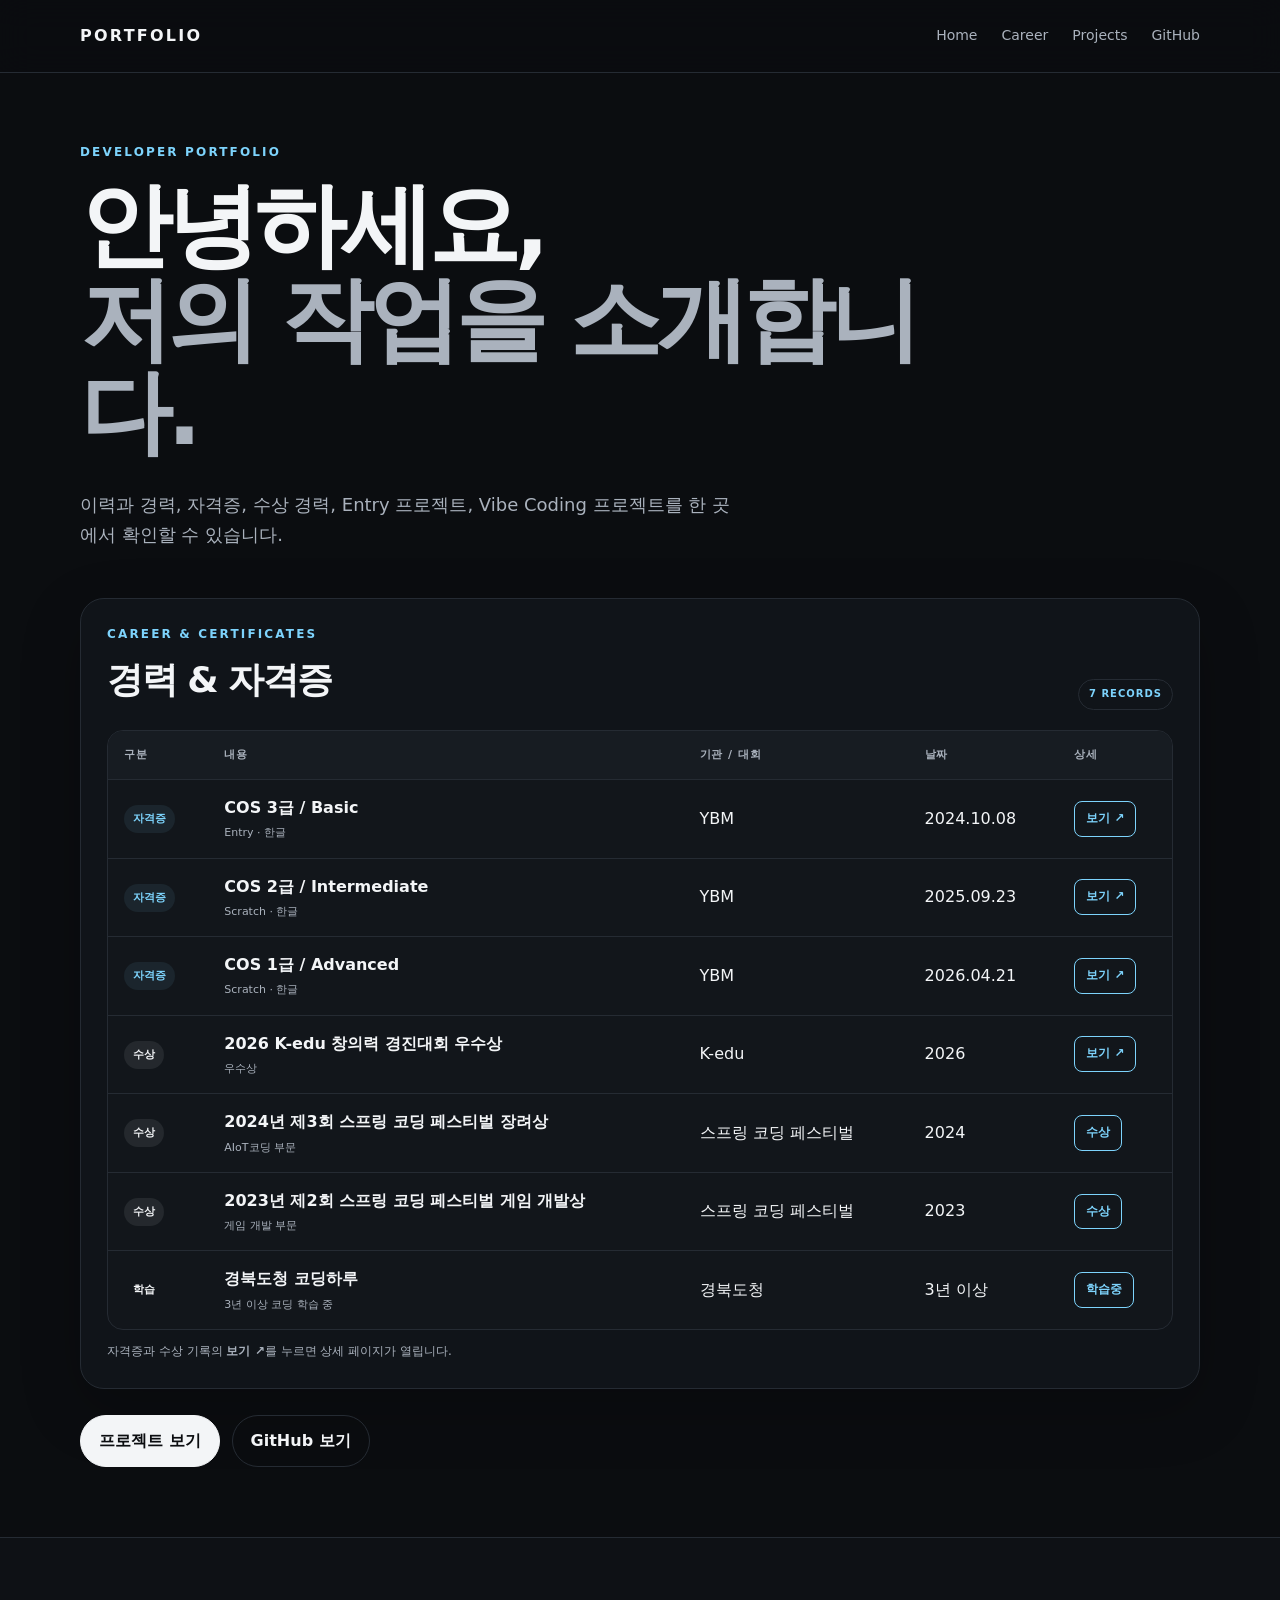
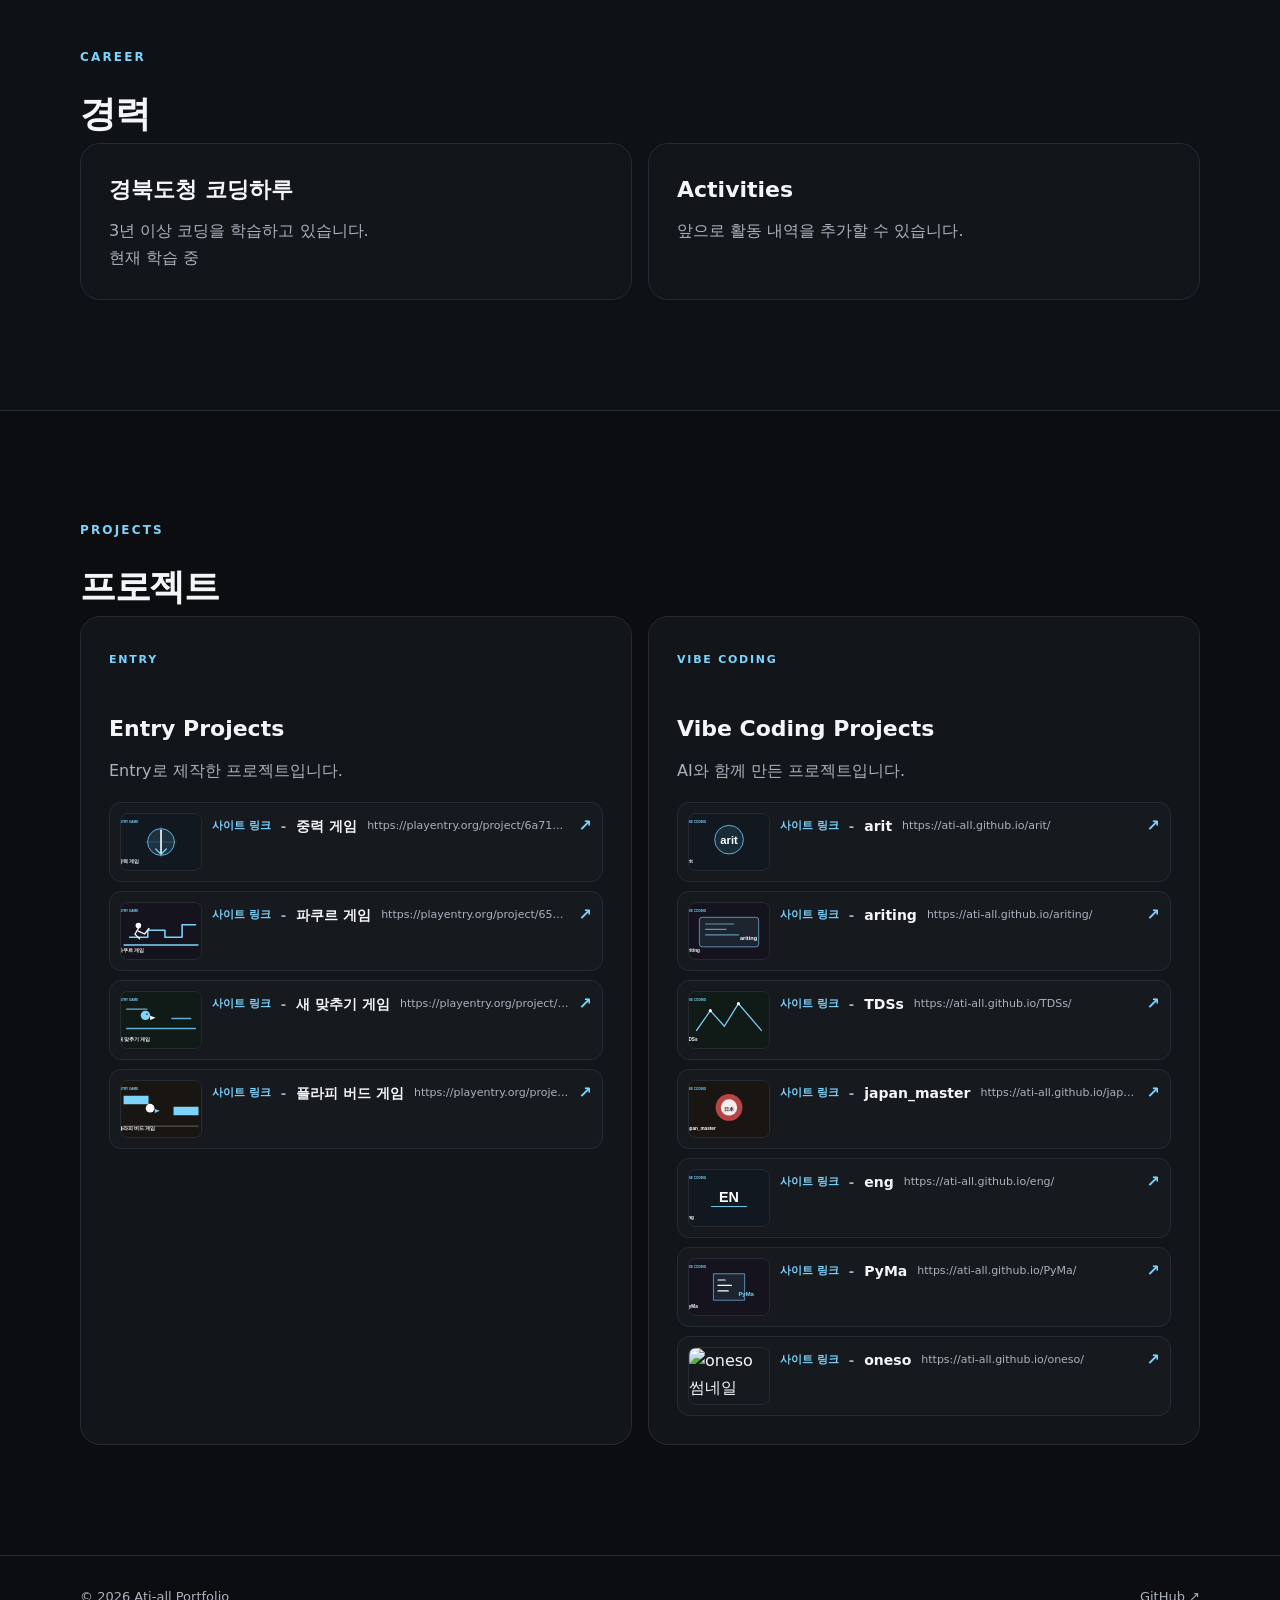
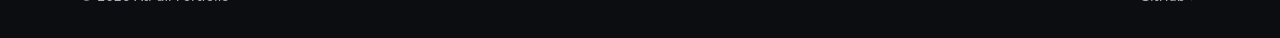
==== commit 17123e8e: "Add oneso to Vibe Coding projects" ====
--- a/index.html
+++ b/index.html
@@ -5,7 +5,7 @@
   <meta name="viewport" content="width=device-width, initial-scale=1.0">
   <title>Portfolio | Ati-all</title>
   <meta name="description" content="개인 이력, 자격증, 수상 경력, Entry 프로젝트와 Vibe Coding 프로젝트를 소개하는 포트폴리오입니다.">
-  <link rel="stylesheet" href="./assets/css/style.css?v=8">
+  <link rel="stylesheet" href="./assets/css/style.css?v=9">
 </head>
 <body>
   <header class="site-header"><nav class="container nav"><a class="brand" href="#home">PORTFOLIO</a><div class="nav-links"><a href="#home">Home</a><a href="#career">Career</a><a href="#projects">Projects</a><a href="https://github.com/Ati-all" target="_blank" rel="noreferrer">GitHub</a></div></nav></header>
@@ -37,6 +37,7 @@
         <li><a class="vibe-project-link" href="https://ati-all.github.io/japan_master/" target="_self"><img src="./assets/thumbnails/vibe-japan-master.svg" alt="japan_master 썸네일"><span>사이트 링크</span><b>-</b><strong>japan_master</strong><em>https://ati-all.github.io/japan_master/</em><i>↗</i></a></li>
         <li><a class="vibe-project-link" href="https://ati-all.github.io/eng/" target="_self"><img src="./assets/thumbnails/vibe-eng.svg" alt="eng 썸네일"><span>사이트 링크</span><b>-</b><strong>eng</strong><em>https://ati-all.github.io/eng/</em><i>↗</i></a></li>
         <li><a class="vibe-project-link" href="https://ati-all.github.io/PyMa/" target="_self"><img src="./assets/thumbnails/vibe-pyma.svg" alt="PyMa 썸네일"><span>사이트 링크</span><b>-</b><strong>PyMa</strong><em>https://ati-all.github.io/PyMa/</em><i>↗</i></a></li>
+        <li><a class="vibe-project-link" href="https://ati-all.github.io/oneso/" target="_self"><img src="./assets/thumbnails/vibe-oneso.svg" alt="oneso 썸네일"><span>사이트 링크</span><b>-</b><strong>oneso</strong><em>https://ati-all.github.io/oneso/</em><i>↗</i></a></li>
       </ul></article>
     </div></div></section>
   </main>
--- a/assets/css/style.css
+++ b/assets/css/style.css
@@ -1,2 +1 @@
-:root{--bg:#0b0d10;--surface:#12161b;--line:#252b33;--text:#f3f5f7;--muted:#aab2bd;--accent:#7dd3fc;--max:1120px}
-*{box-sizing:border-box}html{scroll-behavior:smooth}body{margin:0;background:var(--bg);color:var(--text);font-family:Inter,system-ui,-apple-system,BlinkMacSystemFont,"Segoe UI",sans-serif;line-height:1.65}a{color:inherit;text-decoration:none}.container{width:min(var(--max),calc(100% - 40px));margin:auto}.site-header{position:sticky;top:0;z-index:10;background:rgba(11,13,16,.92);backdrop-filter:blur(16px);border-bottom:1px solid var(--line)}.nav{height:72px;display:flex;align-items:center;justify-content:space-between}.brand{font-weight:800;letter-spacing:.14em}.nav-links{display:flex;gap:24px;color:var(--muted);font-size:14px}.nav-links a:hover,.footer a:hover{color:var(--text)}.hero{min-height:100vh;display:flex;align-items:center;border-bottom:1px solid var(--line)}.hero-inner{padding:70px 0}.eyebrow{margin:0 0 16px;color:var(--accent);font-size:12px;font-weight:800;letter-spacing:.18em}.hero h1{max-width:850px;margin:0;font-size:clamp(48px,8vw,92px);line-height:1.02;letter-spacing:-.055em}.hero h1 span{color:var(--muted)}.hero-copy{max-width:650px;margin:30px 0;color:var(--muted);font-size:18px}.hero-actions{display:flex;gap:12px;flex-wrap:wrap;margin-top:26px}.button{display:inline-flex;padding:12px 18px;border:1px solid var(--line);border-radius:999px;font-weight:700}.button.primary{background:var(--text);color:var(--bg);border-color:var(--text)}.section{padding:110px 0;border-bottom:1px solid var(--line)}.section.muted{background:#0e1115}.section h2,.home-career h2{margin:0;font-size:36px;letter-spacing:-.04em}.grid{display:grid;gap:16px}.grid.two{grid-template-columns:repeat(2,minmax(0,1fr))}.card,.project-card{background:var(--surface);border:1px solid var(--line);border-radius:20px;padding:28px}.card h3,.project-card h3{margin:0 0 10px;font-size:22px}.card p,.project-card p{margin:0;color:var(--muted)}.project-card{min-height:230px}.tag{display:inline-block;margin-bottom:42px;color:var(--accent);font-size:11px;font-weight:800;letter-spacing:.16em}.home-career{margin-top:48px;padding:26px;background:rgba(18,22,27,.82);border:1px solid var(--line);border-radius:24px;box-shadow:0 20px 60px rgba(0,0,0,.22)}.home-career-title{display:flex;align-items:end;justify-content:space-between;gap:20px;margin-bottom:20px}.home-career-title .eyebrow{margin-bottom:6px}.live-badge{padding:6px 10px;border:1px solid var(--line);border-radius:999px;color:var(--accent);font-size:10px;font-weight:900;letter-spacing:.1em}.career-table-wrap{overflow-x:auto;background:var(--surface);border:1px solid var(--line);border-radius:16px}.career-table{width:100%;border-collapse:collapse;min-width:850px}.career-table th,.career-table td{padding:15px 16px;border-bottom:1px solid var(--line);text-align:left;vertical-align:middle}.career-table th{background:#171c22;color:var(--muted);font-size:11px;letter-spacing:.08em}.career-table tbody tr:last-child td{border-bottom:0}.career-table tbody tr:hover{background:#151a20}.career-table td small{display:block;margin-top:3px;color:var(--muted);font-size:11px}.type-badge{display:inline-block;padding:5px 9px;border-radius:999px;font-size:11px;font-weight:800}.type-badge.certificate{color:var(--accent);background:rgba(125,211,252,.08)}.type-badge.award{color:#f3f5f7;background:rgba(243,245,247,.08)}.file-button{display:inline-block;padding:7px 11px;border:1px solid var(--accent);border-radius:8px;color:var(--accent);font-size:12px;font-weight:800;white-space:nowrap}.file-button:hover{background:var(--accent);color:var(--bg)}.vibe-list{list-style:none;margin:18px 0 0;padding:0;display:grid;gap:9px}.vibe-list li{margin:0}.vibe-project-link{display:grid;grid-template-columns:auto auto auto minmax(0,1fr) auto;align-items:center;gap:10px;padding:12px 14px;border:1px solid var(--line);border-radius:12px;background:rgba(255,255,255,.015)}.vibe-project-link:hover{border-color:var(--accent);background:rgba(125,211,252,.05)}.vibe-project-link span{color:var(--accent);font-size:11px;font-weight:800}.vibe-project-link b{color:var(--muted);font-size:13px}.vibe-project-link strong{font-size:14px}.vibe-project-link em{overflow:hidden;text-overflow:ellipsis;white-space:nowrap;color:var(--muted);font-size:11px;font-style:normal}.vibe-project-link i{color:var(--accent);font-weight:800;font-style:normal}.table-help{margin:12px 0 0;color:var(--muted);font-size:12px}.footer{padding:30px 0}.footer-inner{display:flex;justify-content:space-between;color:var(--muted);font-size:13px}@media(max-width:760px){.container{width:min(var(--max),calc(100% - 28px))}.nav{height:60px}.brand{font-size:14px}.nav-links{display:none}.hero{min-height:auto}.hero-inner{padding:48px 0}.hero h1{font-size:clamp(38px,12vw,52px);letter-spacing:-.045em}.hero-copy{margin:22px 0;font-size:15px}.hero-actions{margin-top:20px}.button{width:100%;justify-content:center}.grid.two{grid-template-columns:1fr}.section{padding:64px 0}.section h2,.home-career h2{font-size:28px}.card,.project-card{padding:22px;border-radius:16px}.project-card{min-height:auto}.tag{margin-bottom:24px}.home-career{margin-top:34px;padding:14px;border-radius:18px}.home-career-title{align-items:flex-start;flex-direction:column;gap:10px}.career-table-wrap{overflow:visible;border:0;background:transparent}.career-table{min-width:0;width:100%;display:block}.career-table thead{display:none}.career-table tbody,.career-table tr,.career-table td{display:block;width:100%}.career-table tr{margin-bottom:12px;padding:14px;background:var(--surface);border:1px solid var(--line);border-radius:14px}.career-table tbody tr:last-child{border-bottom:1px solid var(--line)}.career-table td{padding:5px 0;border:0}.career-table td:first-child{padding-bottom:8px}.career-table td:nth-child(2) strong{font-size:15px}.career-table td:nth-child(3),.career-table td:nth-child(4){display:inline-block;width:auto;margin-right:12px;color:var(--muted);font-size:12px}.career-table td:last-child{margin-top:6px}.file-button{width:100%;text-align:center}.vibe-project-link{grid-template-columns:1fr auto;gap:5px 10px;padding:12px}.vibe-project-link span{grid-column:1}.vibe-project-link b{display:none}.vibe-project-link strong{grid-column:1}.vibe-project-link em{grid-column:1;max-width:100%;font-size:10px}.vibe-project-link i{grid-column:2;grid-row:1 / span 3;align-self:center}.footer-inner{flex-direction:column;gap:8px}.table-help{line-height:1.5}}
+:root{--bg:#0b0d10;--surface:#12161b;--line:#252b33;--text:#f3f5f7;--muted:#aab2bd;--accent:#7dd3fc;--max:1120px}*{box-sizing:border-box}html{scroll-behavior:smooth}body{margin:0;background:var(--bg);color:var(--text);font-family:Inter,system-ui,-apple-system,BlinkMacSystemFont,"Segoe UI",sans-serif;line-height:1.65}a{color:inherit;text-decoration:none}.container{width:min(var(--max),calc(100% - 40px));margin:auto}.site-header{position:sticky;top:0;z-index:10;background:rgba(11,13,16,.92);backdrop-filter:blur(16px);border-bottom:1px solid var(--line)}.nav{height:72px;display:flex;align-items:center;justify-content:space-between}.brand{font-weight:800;letter-spacing:.14em}.nav-links{display:flex;gap:24px;color:var(--muted);font-size:14px}.nav-links a:hover,.footer a:hover{color:var(--text)}.hero{min-height:100vh;display:flex;align-items:center;border-bottom:1px solid var(--line)}.hero-inner{padding:70px 0}.eyebrow{margin:0 0 16px;color:var(--accent);font-size:12px;font-weight:800;letter-spacing:.18em}.hero h1{max-width:850px;margin:0;font-size:clamp(48px,8vw,92px);line-height:1.02;letter-spacing:-.055em}.hero h1 span{color:var(--muted)}.hero-copy{max-width:650px;margin:30px 0;color:var(--muted);font-size:18px}.hero-actions{display:flex;gap:12px;flex-wrap:wrap;margin-top:26px}.button{display:inline-flex;padding:12px 18px;border:1px solid var(--line);border-radius:999px;font-weight:700}.button.primary{background:var(--text);color:var(--bg);border-color:var(--text)}.section{padding:110px 0;border-bottom:1px solid var(--line)}.section.muted{background:#0e1115}.section h2,.home-career h2{margin:0;font-size:36px;letter-spacing:-.04em}.grid{display:grid;gap:16px}.grid.two{grid-template-columns:repeat(2,minmax(0,1fr))}.card,.project-card{background:var(--surface);border:1px solid var(--line);border-radius:20px;padding:28px}.card h3,.project-card h3{margin:0 0 10px;font-size:22px}.card p,.project-card p{margin:0;color:var(--muted)}.project-card{min-height:230px}.tag{display:inline-block;margin-bottom:42px;color:var(--accent);font-size:11px;font-weight:800;letter-spacing:.16em}.home-career{margin-top:48px;padding:26px;background:rgba(18,22,27,.82);border:1px solid var(--line);border-radius:24px;box-shadow:0 20px 60px rgba(0,0,0,.22)}.home-career-title{display:flex;align-items:end;justify-content:space-between;gap:20px;margin-bottom:20px}.home-career-title .eyebrow{margin-bottom:6px}.live-badge{padding:6px 10px;border:1px solid var(--line);border-radius:999px;color:var(--accent);font-size:10px;font-weight:900;letter-spacing:.1em}.career-table-wrap{overflow-x:auto;background:var(--surface);border:1px solid var(--line);border-radius:16px}.career-table{width:100%;border-collapse:collapse;min-width:850px}.career-table th,.career-table td{padding:15px 16px;border-bottom:1px solid var(--line);text-align:left;vertical-align:middle}.career-table th{background:#171c22;color:var(--muted);font-size:11px;letter-spacing:.08em}.career-table tbody tr:last-child td{border-bottom:0}.career-table tbody tr:hover{background:#151a20}.career-table td small{display:block;margin-top:3px;color:var(--muted);font-size:11px}.type-badge{display:inline-block;padding:5px 9px;border-radius:999px;font-size:11px;font-weight:800}.type-badge.certificate{color:var(--accent);background:rgba(125,211,252,.08)}.type-badge.award{color:#f3f5f7;background:rgba(243,245,247,.08)}.file-button{display:inline-block;padding:7px 11px;border:1px solid var(--accent);border-radius:8px;color:var(--accent);font-size:12px;font-weight:800;white-space:nowrap}.file-button:hover{background:var(--accent);color:var(--bg)}.vibe-list{list-style:none;margin:18px 0 0;padding:0;display:grid;gap:9px}.vibe-list li{margin:0}.vibe-project-link{display:grid;grid-template-columns:82px auto auto auto minmax(0,1fr) auto;align-items:center;gap:10px;padding:10px;border:1px solid var(--line);border-radius:12px;background:rgba(255,255,255,.015);min-height:76px}.vibe-project-link img{width:82px;height:58px;display:block;object-fit:cover;border-radius:8px;border:1px solid var(--line);grid-row:1 / span 3}.vibe-project-link:hover{border-color:var(--accent);background:rgba(125,211,252,.05)}.vibe-project-link span{color:var(--accent);font-size:11px;font-weight:800;white-space:nowrap}.vibe-project-link b{color:var(--muted);font-size:13px;white-space:nowrap}.vibe-project-link strong{font-size:14px;white-space:nowrap;word-break:keep-all}.vibe-project-link em{overflow:hidden;text-overflow:ellipsis;white-space:nowrap;color:var(--muted);font-size:11px;font-style:normal}.vibe-project-link i{color:var(--accent);font-weight:800;font-style:normal;white-space:nowrap}.table-help{margin:12px 0 0;color:var(--muted);font-size:12px}.footer{padding:30px 0}.footer-inner{display:flex;justify-content:space-between;color:var(--muted);font-size:13px}@media(max-width:760px){.container{width:min(var(--max),calc(100% - 28px))}.nav{height:60px}.brand{font-size:14px}.nav-links{display:none}.hero{min-height:auto}.hero-inner{padding:48px 0}.hero h1{font-size:clamp(38px,12vw,52px);letter-spacing:-.045em}.hero-copy{margin:22px 0;font-size:15px}.hero-actions{margin-top:20px}.button{width:100%;justify-content:center}.grid.two{grid-template-columns:1fr}.section{padding:64px 0}.section h2,.home-career h2{font-size:28px}.card,.project-card{padding:22px;border-radius:16px}.project-card{min-height:auto}.tag{margin-bottom:24px}.home-career{margin-top:34px;padding:14px;border-radius:18px}.home-career-title{align-items:flex-start;flex-direction:column;gap:10px}.career-table-wrap{overflow:visible;border:0;background:transparent}.career-table{min-width:0;width:100%;display:block}.career-table thead{display:none}.career-table tbody,.career-table tr,.career-table td{display:block;width:100%}.career-table tr{margin-bottom:12px;padding:14px;background:var(--surface);border:1px solid var(--line);border-radius:14px}.career-table tbody tr:last-child{border-bottom:1px solid var(--line)}.career-table td{padding:5px 0;border:0}.career-table td:first-child{padding-bottom:8px}.career-table td:nth-child(2) strong{font-size:15px}.career-table td:nth-child(3),.career-table td:nth-child(4){display:inline-block;width:auto;margin-right:12px;color:var(--muted);font-size:12px}.career-table td:last-child{margin-top:6px}.file-button{width:100%;text-align:center}.vibe-project-link{grid-template-columns:72px 1fr auto;gap:6px 10px;min-height:74px}.vibe-project-link img{width:72px;height:54px;grid-row:1 / span 3}.vibe-project-link span{grid-column:2;white-space:nowrap}.vibe-project-link b{display:none}.vibe-project-link strong{grid-column:2;white-space:nowrap;word-break:keep-all}.vibe-project-link em{grid-column:2;max-width:100%;font-size:10px}.vibe-project-link i{grid-column:3;grid-row:1 / span 3;align-self:center}.footer-inner{flex-direction:column;gap:8px}.table-help{line-height:1.5}}
